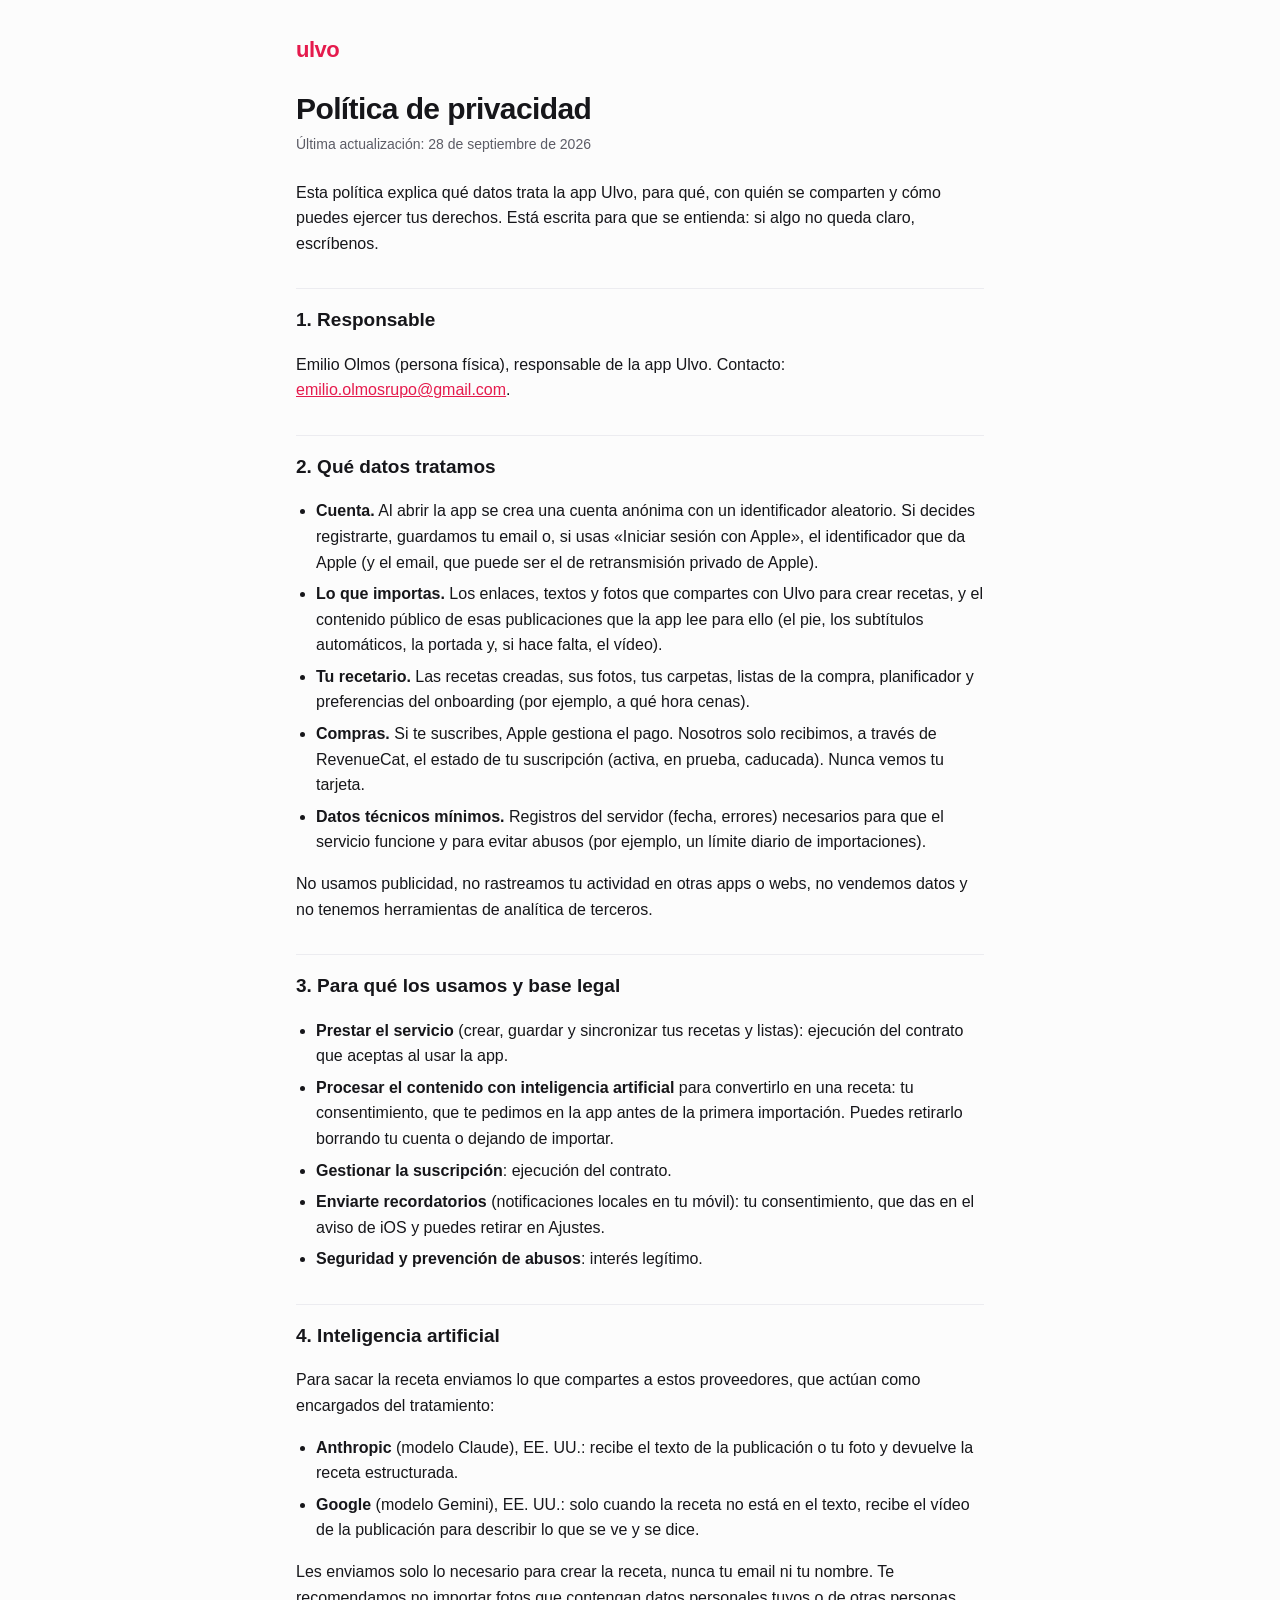
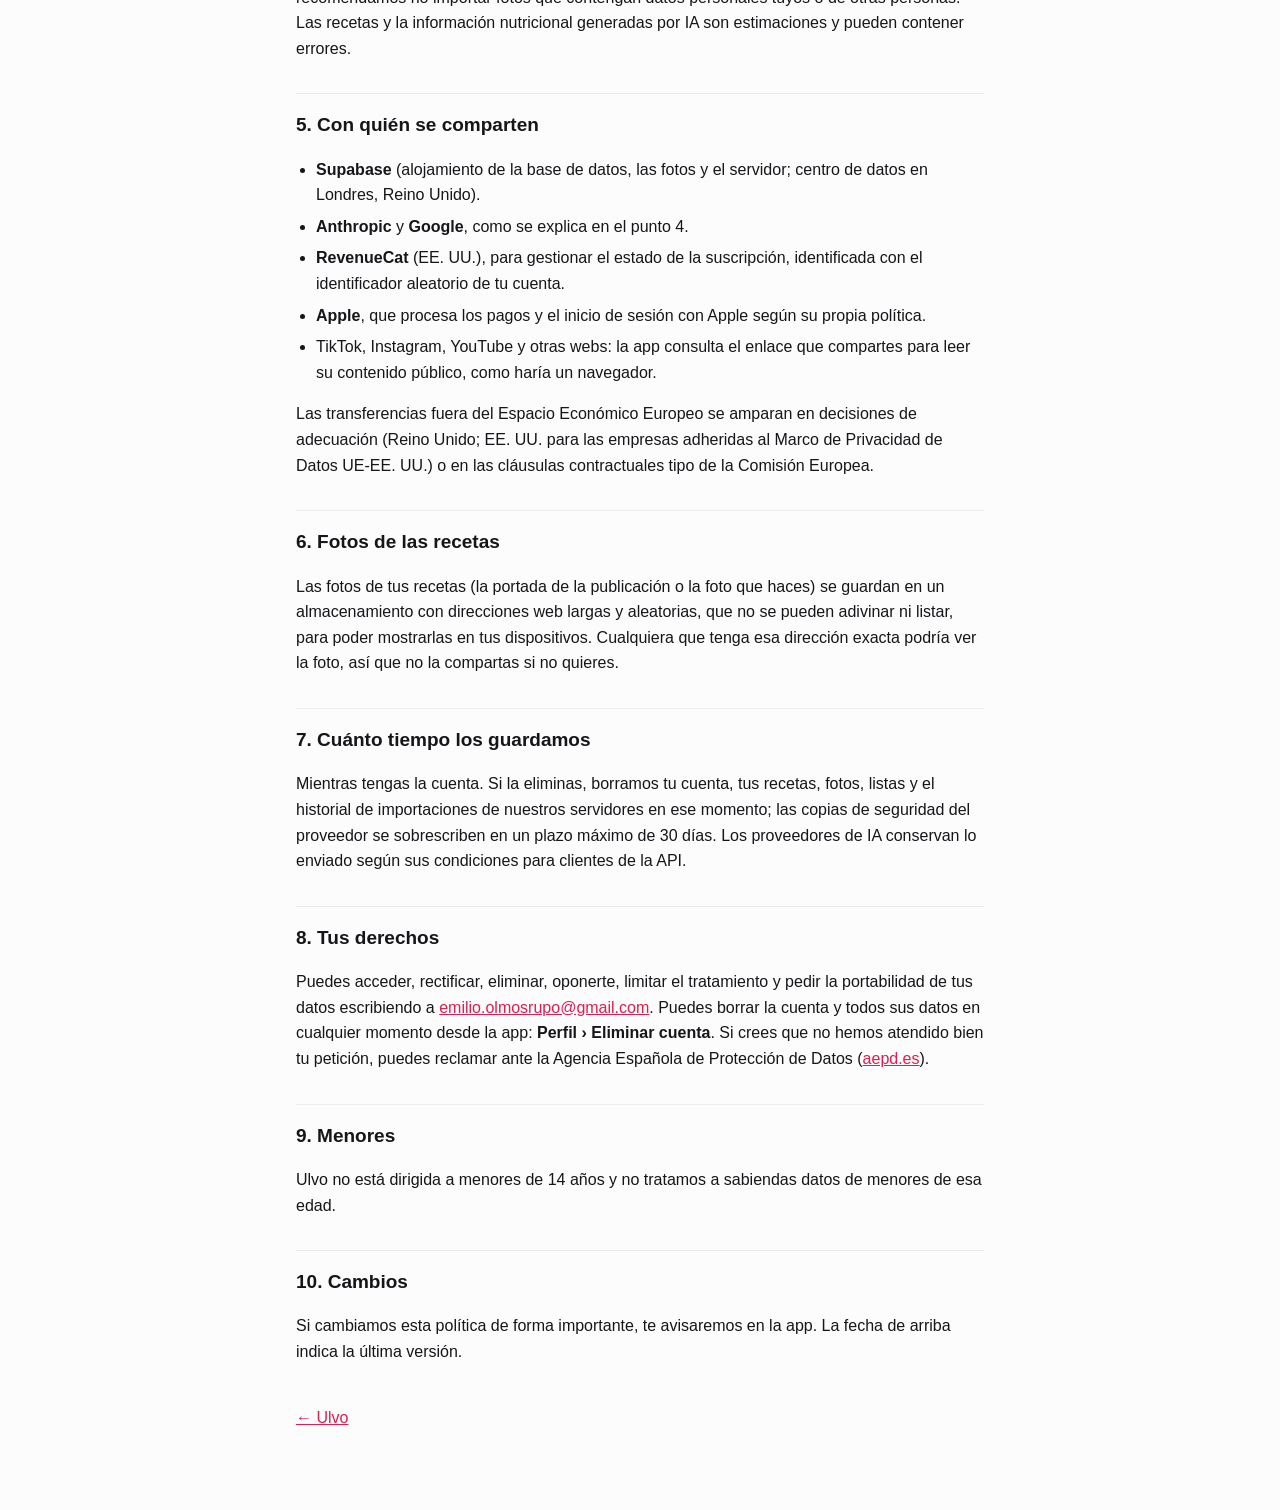
==== privacidad.html @ 0e383239 "Páginas legales y de soporte de Ulvo" ====
<!doctype html>
<html lang="es">
<head>
<meta charset="utf-8">
<meta name="viewport" content="width=device-width, initial-scale=1">
<title>Política de privacidad · Ulvo</title>
<link rel="stylesheet" href="estilo.css">
</head>
<body>
<main>
<p class="brand">ulvo</p>
<h1>Política de privacidad</h1>
<p class="fecha">Última actualización: 28 de septiembre de 2026</p>

<p>Esta política explica qué datos trata la app Ulvo, para qué, con quién se comparten y cómo puedes ejercer tus derechos. Está escrita para que se entienda: si algo no queda claro, escríbenos.</p>

<h2>1. Responsable</h2>
<p>Emilio Olmos (persona física), responsable de la app Ulvo. Contacto: <a href="mailto:emilio.olmosrupo@gmail.com">emilio.olmosrupo@gmail.com</a>.</p>

<h2>2. Qué datos tratamos</h2>
<ul>
<li><strong>Cuenta.</strong> Al abrir la app se crea una cuenta anónima con un identificador aleatorio. Si decides registrarte, guardamos tu email o, si usas «Iniciar sesión con Apple», el identificador que da Apple (y el email, que puede ser el de retransmisión privado de Apple).</li>
<li><strong>Lo que importas.</strong> Los enlaces, textos y fotos que compartes con Ulvo para crear recetas, y el contenido público de esas publicaciones que la app lee para ello (el pie, los subtítulos automáticos, la portada y, si hace falta, el vídeo).</li>
<li><strong>Tu recetario.</strong> Las recetas creadas, sus fotos, tus carpetas, listas de la compra, planificador y preferencias del onboarding (por ejemplo, a qué hora cenas).</li>
<li><strong>Compras.</strong> Si te suscribes, Apple gestiona el pago. Nosotros solo recibimos, a través de RevenueCat, el estado de tu suscripción (activa, en prueba, caducada). Nunca vemos tu tarjeta.</li>
<li><strong>Datos técnicos mínimos.</strong> Registros del servidor (fecha, errores) necesarios para que el servicio funcione y para evitar abusos (por ejemplo, un límite diario de importaciones).</li>
</ul>
<p>No usamos publicidad, no rastreamos tu actividad en otras apps o webs, no vendemos datos y no tenemos herramientas de analítica de terceros.</p>

<h2>3. Para qué los usamos y base legal</h2>
<ul>
<li><strong>Prestar el servicio</strong> (crear, guardar y sincronizar tus recetas y listas): ejecución del contrato que aceptas al usar la app.</li>
<li><strong>Procesar el contenido con inteligencia artificial</strong> para convertirlo en una receta: tu consentimiento, que te pedimos en la app antes de la primera importación. Puedes retirarlo borrando tu cuenta o dejando de importar.</li>
<li><strong>Gestionar la suscripción</strong>: ejecución del contrato.</li>
<li><strong>Enviarte recordatorios</strong> (notificaciones locales en tu móvil): tu consentimiento, que das en el aviso de iOS y puedes retirar en Ajustes.</li>
<li><strong>Seguridad y prevención de abusos</strong>: interés legítimo.</li>
</ul>

<h2>4. Inteligencia artificial</h2>
<p>Para sacar la receta enviamos lo que compartes a estos proveedores, que actúan como encargados del tratamiento:</p>
<ul>
<li><strong>Anthropic</strong> (modelo Claude), EE. UU.: recibe el texto de la publicación o tu foto y devuelve la receta estructurada.</li>
<li><strong>Google</strong> (modelo Gemini), EE. UU.: solo cuando la receta no está en el texto, recibe el vídeo de la publicación para describir lo que se ve y se dice.</li>
</ul>
<p>Les enviamos solo lo necesario para crear la receta, nunca tu email ni tu nombre. Te recomendamos no importar fotos que contengan datos personales tuyos o de otras personas. Las recetas y la información nutricional generadas por IA son estimaciones y pueden contener errores.</p>

<h2>5. Con quién se comparten</h2>
<ul>
<li><strong>Supabase</strong> (alojamiento de la base de datos, las fotos y el servidor; centro de datos en Londres, Reino Unido).</li>
<li><strong>Anthropic</strong> y <strong>Google</strong>, como se explica en el punto 4.</li>
<li><strong>RevenueCat</strong> (EE. UU.), para gestionar el estado de la suscripción, identificada con el identificador aleatorio de tu cuenta.</li>
<li><strong>Apple</strong>, que procesa los pagos y el inicio de sesión con Apple según su propia política.</li>
<li>TikTok, Instagram, YouTube y otras webs: la app consulta el enlace que compartes para leer su contenido público, como haría un navegador.</li>
</ul>
<p>Las transferencias fuera del Espacio Económico Europeo se amparan en decisiones de adecuación (Reino Unido; EE. UU. para las empresas adheridas al Marco de Privacidad de Datos UE-EE. UU.) o en las cláusulas contractuales tipo de la Comisión Europea.</p>

<h2>6. Fotos de las recetas</h2>
<p>Las fotos de tus recetas (la portada de la publicación o la foto que haces) se guardan en un almacenamiento con direcciones web largas y aleatorias, que no se pueden adivinar ni listar, para poder mostrarlas en tus dispositivos. Cualquiera que tenga esa dirección exacta podría ver la foto, así que no la compartas si no quieres.</p>

<h2>7. Cuánto tiempo los guardamos</h2>
<p>Mientras tengas la cuenta. Si la eliminas, borramos tu cuenta, tus recetas, fotos, listas y el historial de importaciones de nuestros servidores en ese momento; las copias de seguridad del proveedor se sobrescriben en un plazo máximo de 30 días. Los proveedores de IA conservan lo enviado según sus condiciones para clientes de la API.</p>

<h2>8. Tus derechos</h2>
<p>Puedes acceder, rectificar, eliminar, oponerte, limitar el tratamiento y pedir la portabilidad de tus datos escribiendo a <a href="mailto:emilio.olmosrupo@gmail.com">emilio.olmosrupo@gmail.com</a>. Puedes borrar la cuenta y todos sus datos en cualquier momento desde la app: <strong>Perfil › Eliminar cuenta</strong>. Si crees que no hemos atendido bien tu petición, puedes reclamar ante la Agencia Española de Protección de Datos (<a href="https://www.aepd.es">aepd.es</a>).</p>

<h2>9. Menores</h2>
<p>Ulvo no está dirigida a menores de 14 años y no tratamos a sabiendas datos de menores de esa edad.</p>

<h2>10. Cambios</h2>
<p>Si cambiamos esta política de forma importante, te avisaremos en la app. La fecha de arriba indica la última versión.</p>

<p class="volver"><a href="index.html">← Ulvo</a></p>
</main>
</body>
</html>
---- estilo.css ----
:root { --ink: #16161a; --soft: #5c5c66; --pink: #e51b4d; --bg: #fcfcfc; --line: #ececf0; }
@media (prefers-color-scheme: dark) { :root { --ink: #f2f2f5; --soft: #a8a8b3; --pink: #ff5c85; --bg: #121214; --line: #2a2a30; } }
* { box-sizing: border-box; }
body { margin: 0; background: var(--bg); color: var(--ink); font: 16px/1.6 -apple-system, BlinkMacSystemFont, "Segoe UI", Roboto, sans-serif; }
main { max-width: 720px; margin: 0 auto; padding: 32px 16px 64px; }
.brand { font-weight: 700; font-size: 22px; color: var(--pink); margin: 0 0 24px; letter-spacing: -0.5px; }
h1 { font-size: 30px; line-height: 1.2; margin: 0 0 6px; letter-spacing: -0.6px; }
h2 { font-size: 19px; margin: 32px 0 8px; padding-top: 16px; border-top: 1px solid var(--line); }
h3 { font-size: 16px; margin: 20px 0 4px; }
.fecha { color: var(--soft); font-size: 14px; margin: 0 0 24px; }
a { color: var(--pink); }
ul { padding-left: 20px; }
li { margin: 6px 0; }
.volver, .links { margin-top: 40px; color: var(--soft); }
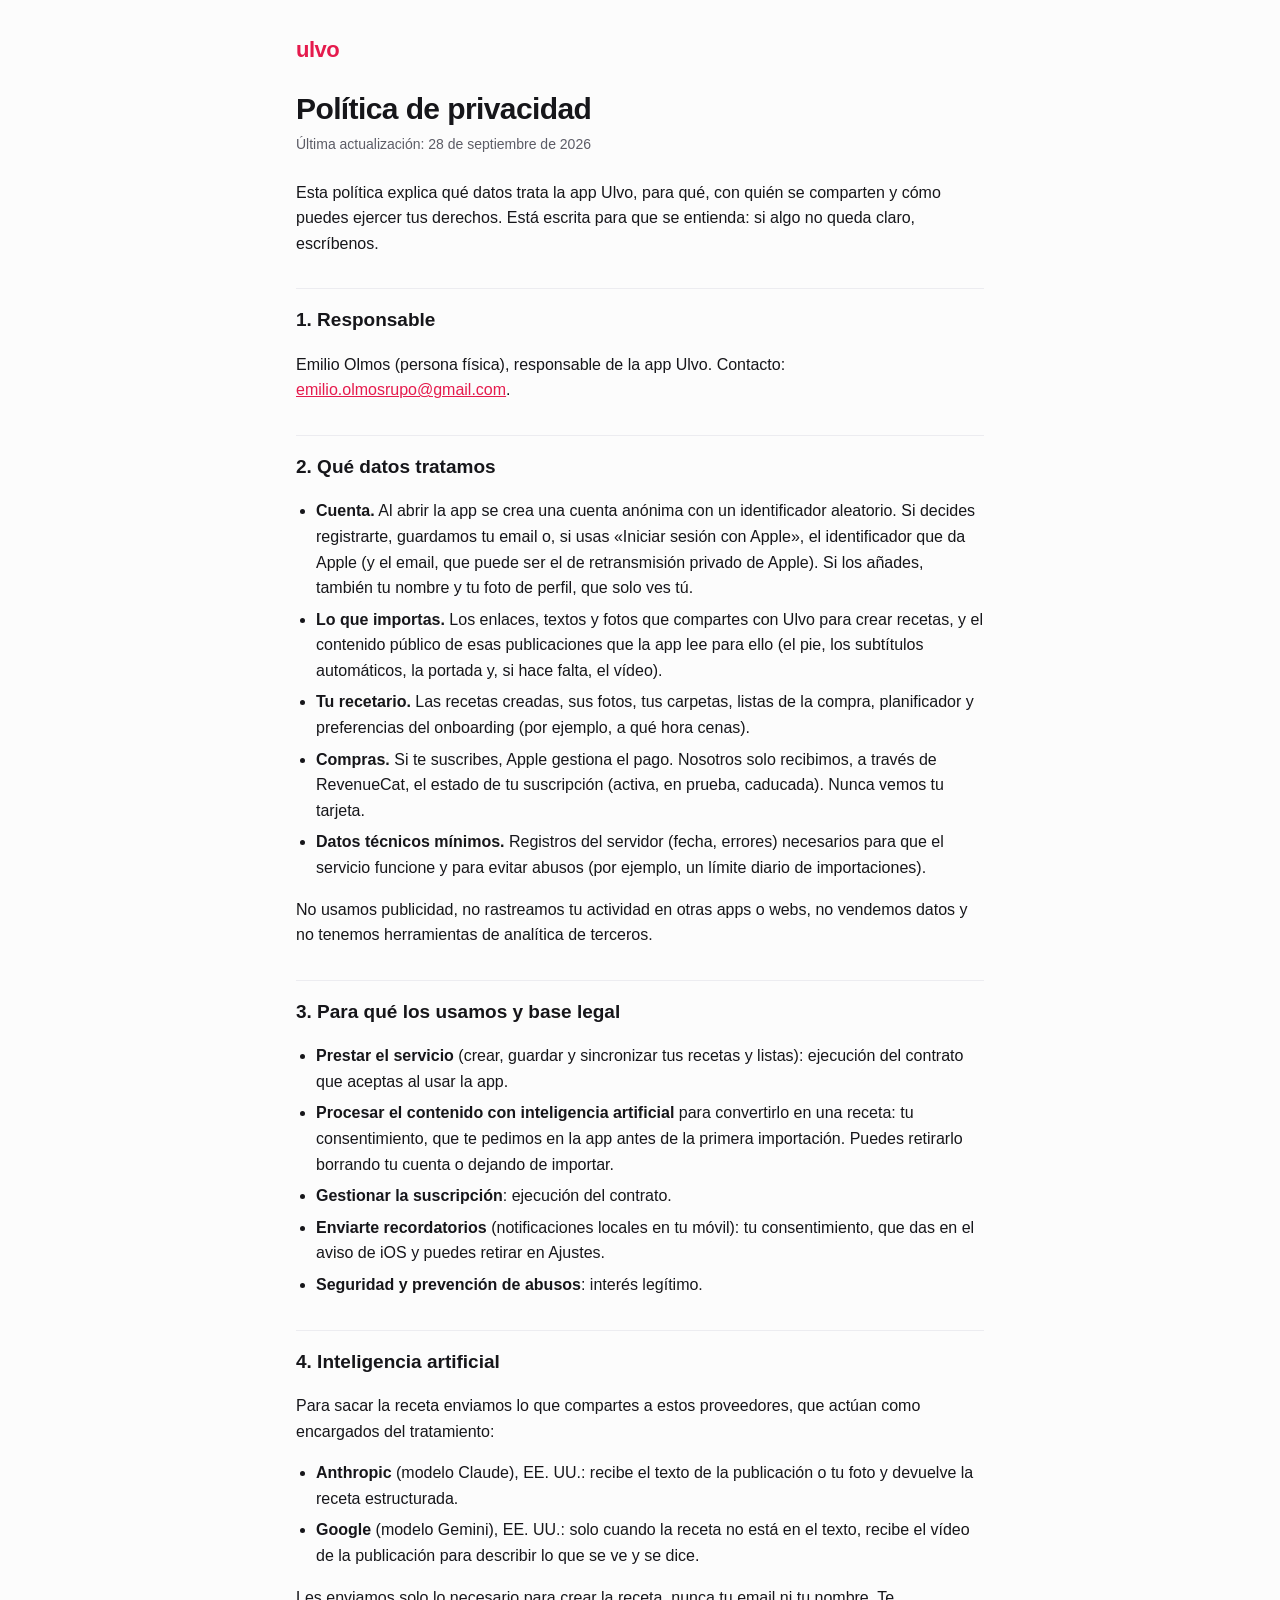
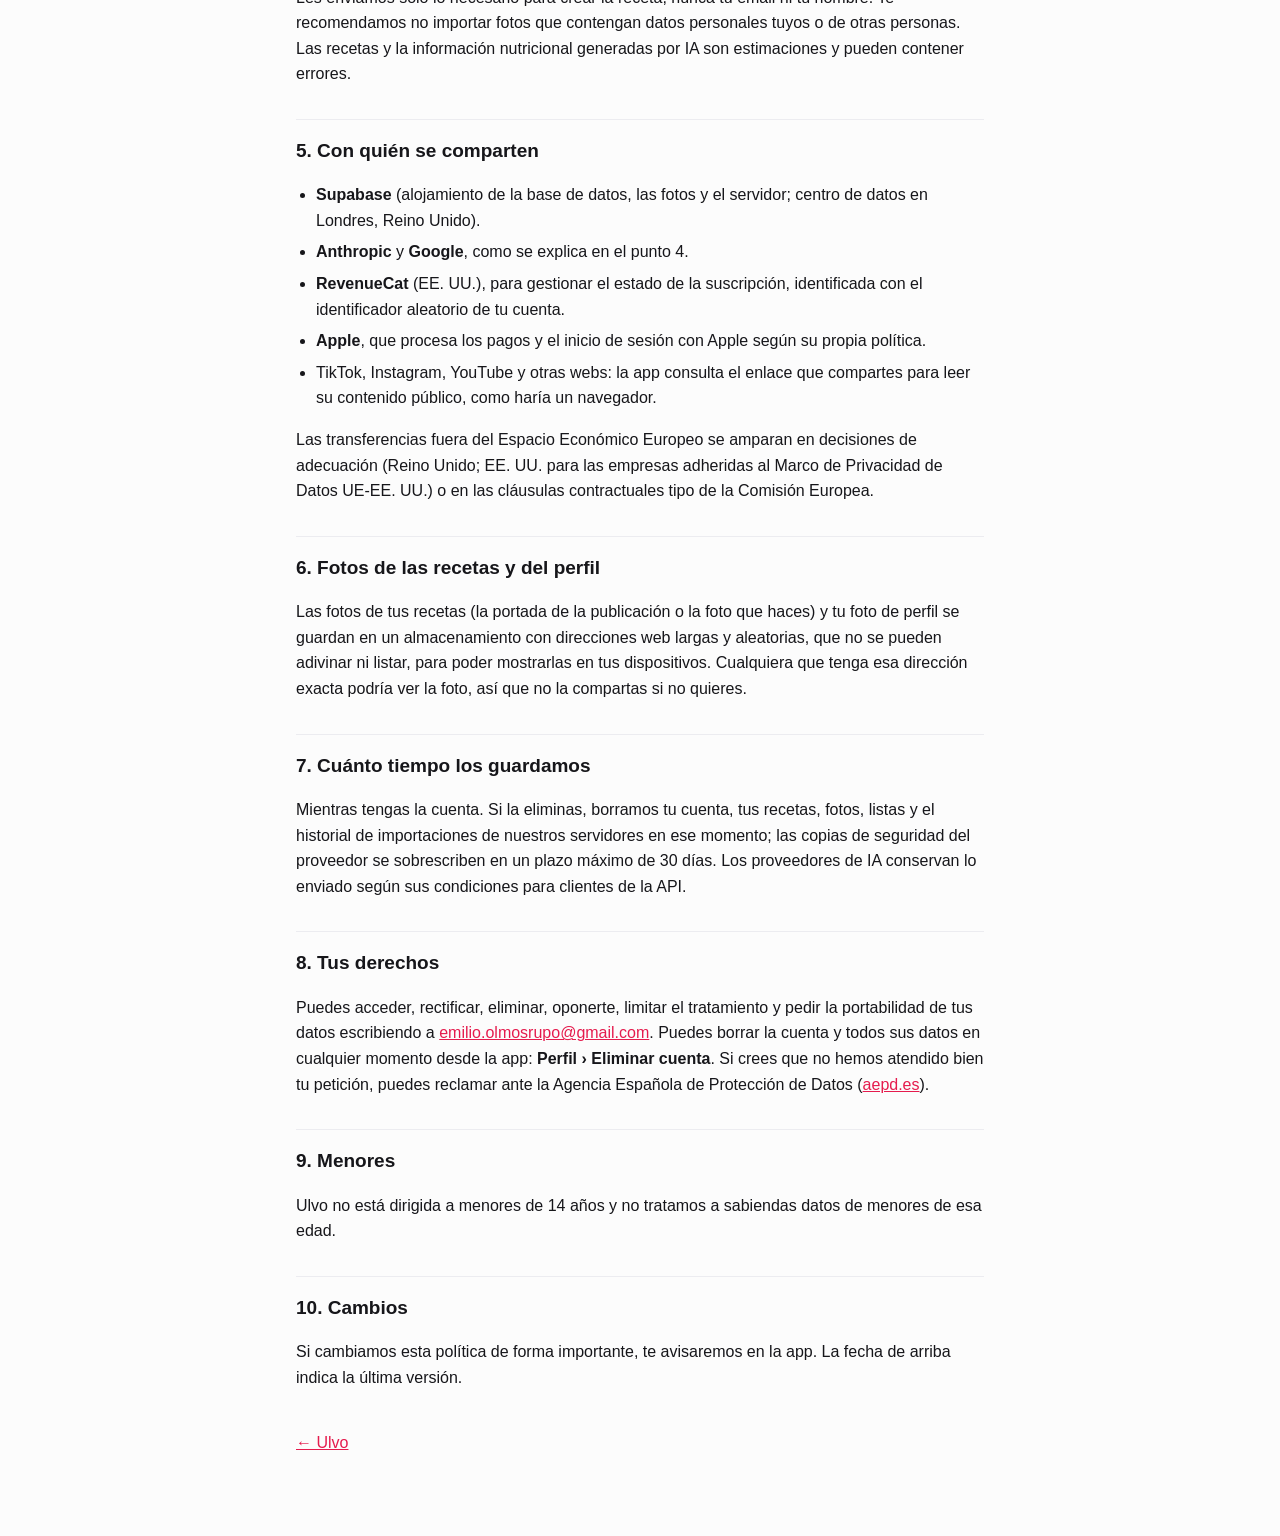
==== commit 591f9da1: "Privacidad: nombre y foto de perfil" ====
--- a/privacidad.html
+++ b/privacidad.html
@@ -19,7 +19,7 @@
 
 <h2>2. Qué datos tratamos</h2>
 <ul>
-<li><strong>Cuenta.</strong> Al abrir la app se crea una cuenta anónima con un identificador aleatorio. Si decides registrarte, guardamos tu email o, si usas «Iniciar sesión con Apple», el identificador que da Apple (y el email, que puede ser el de retransmisión privado de Apple).</li>
+<li><strong>Cuenta.</strong> Al abrir la app se crea una cuenta anónima con un identificador aleatorio. Si decides registrarte, guardamos tu email o, si usas «Iniciar sesión con Apple», el identificador que da Apple (y el email, que puede ser el de retransmisión privado de Apple). Si los añades, también tu nombre y tu foto de perfil, que solo ves tú.</li>
 <li><strong>Lo que importas.</strong> Los enlaces, textos y fotos que compartes con Ulvo para crear recetas, y el contenido público de esas publicaciones que la app lee para ello (el pie, los subtítulos automáticos, la portada y, si hace falta, el vídeo).</li>
 <li><strong>Tu recetario.</strong> Las recetas creadas, sus fotos, tus carpetas, listas de la compra, planificador y preferencias del onboarding (por ejemplo, a qué hora cenas).</li>
 <li><strong>Compras.</strong> Si te suscribes, Apple gestiona el pago. Nosotros solo recibimos, a través de RevenueCat, el estado de tu suscripción (activa, en prueba, caducada). Nunca vemos tu tarjeta.</li>
@@ -54,8 +54,8 @@
 </ul>
 <p>Las transferencias fuera del Espacio Económico Europeo se amparan en decisiones de adecuación (Reino Unido; EE. UU. para las empresas adheridas al Marco de Privacidad de Datos UE-EE. UU.) o en las cláusulas contractuales tipo de la Comisión Europea.</p>
 
-<h2>6. Fotos de las recetas</h2>
-<p>Las fotos de tus recetas (la portada de la publicación o la foto que haces) se guardan en un almacenamiento con direcciones web largas y aleatorias, que no se pueden adivinar ni listar, para poder mostrarlas en tus dispositivos. Cualquiera que tenga esa dirección exacta podría ver la foto, así que no la compartas si no quieres.</p>
+<h2>6. Fotos de las recetas y del perfil</h2>
+<p>Las fotos de tus recetas (la portada de la publicación o la foto que haces) y tu foto de perfil se guardan en un almacenamiento con direcciones web largas y aleatorias, que no se pueden adivinar ni listar, para poder mostrarlas en tus dispositivos. Cualquiera que tenga esa dirección exacta podría ver la foto, así que no la compartas si no quieres.</p>
 
 <h2>7. Cuánto tiempo los guardamos</h2>
 <p>Mientras tengas la cuenta. Si la eliminas, borramos tu cuenta, tus recetas, fotos, listas y el historial de importaciones de nuestros servidores en ese momento; las copias de seguridad del proveedor se sobrescriben en un plazo máximo de 30 días. Los proveedores de IA conservan lo enviado según sus condiciones para clientes de la API.</p>
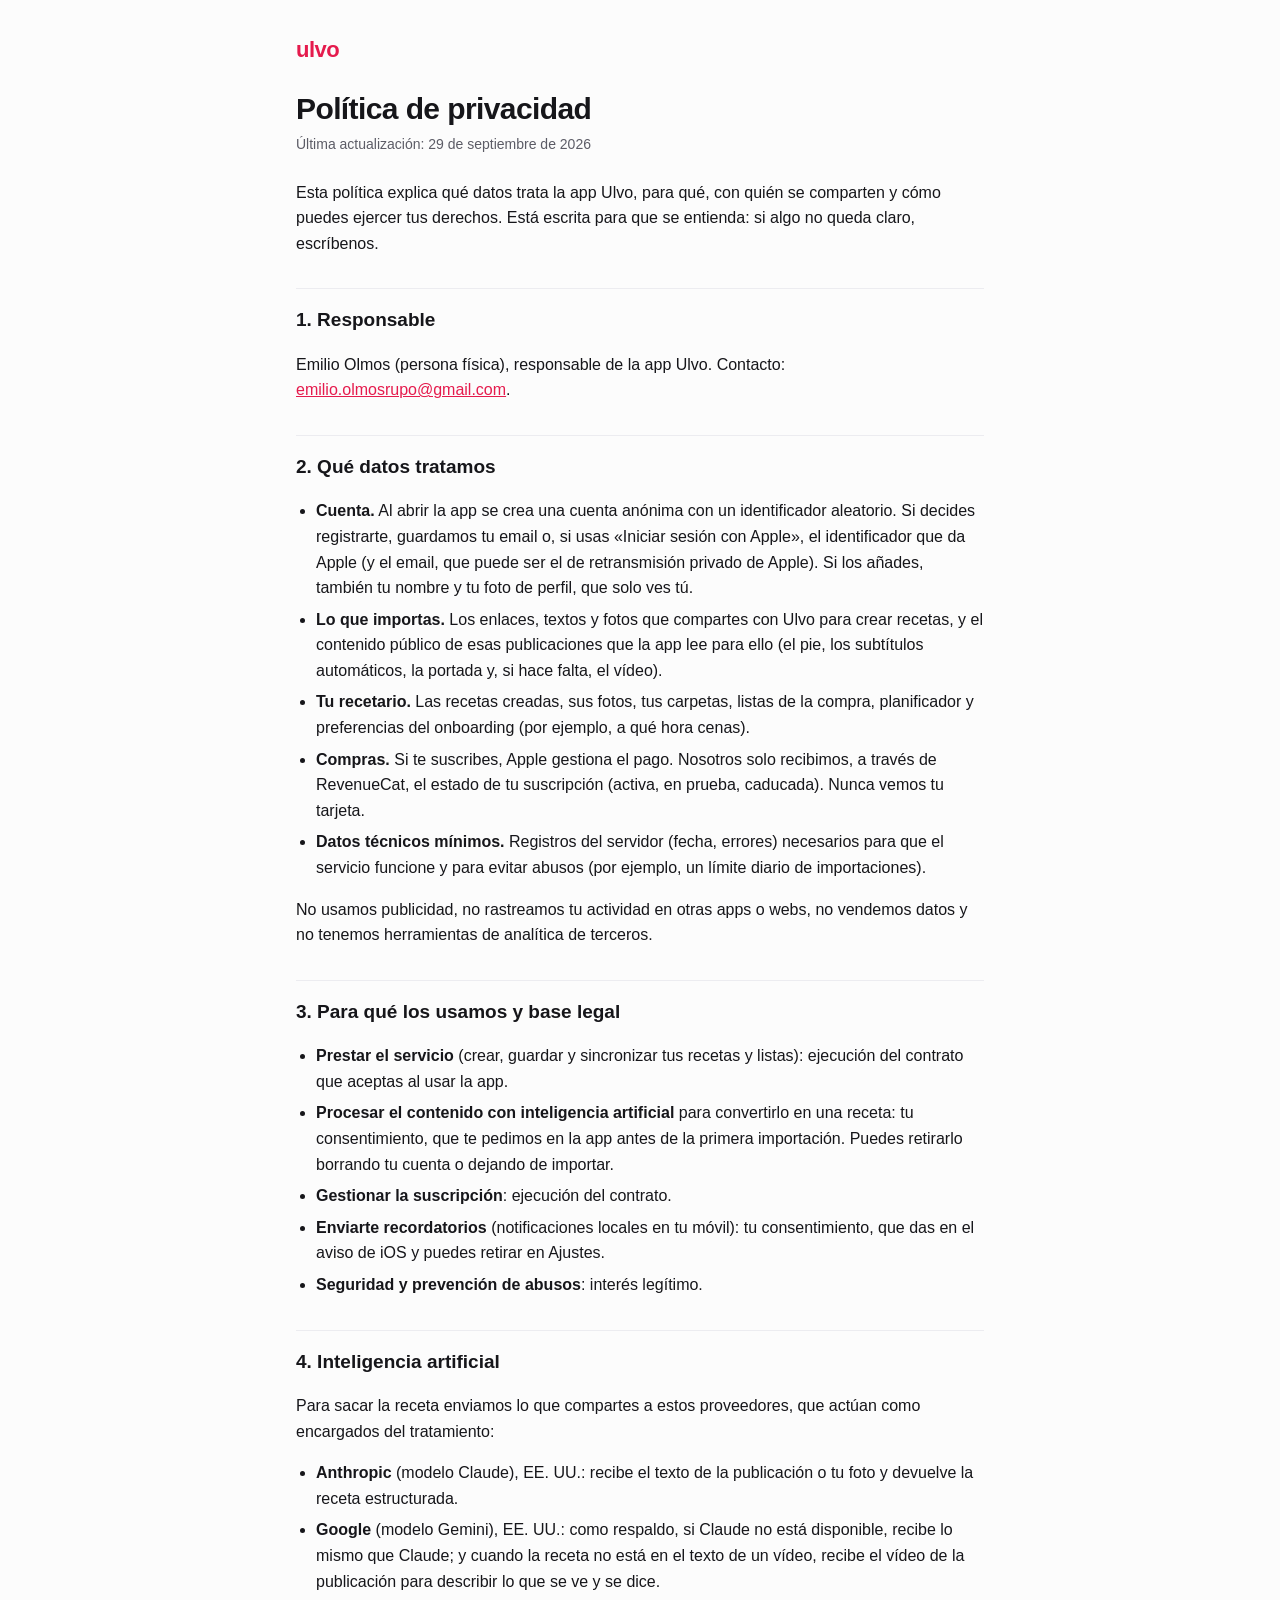
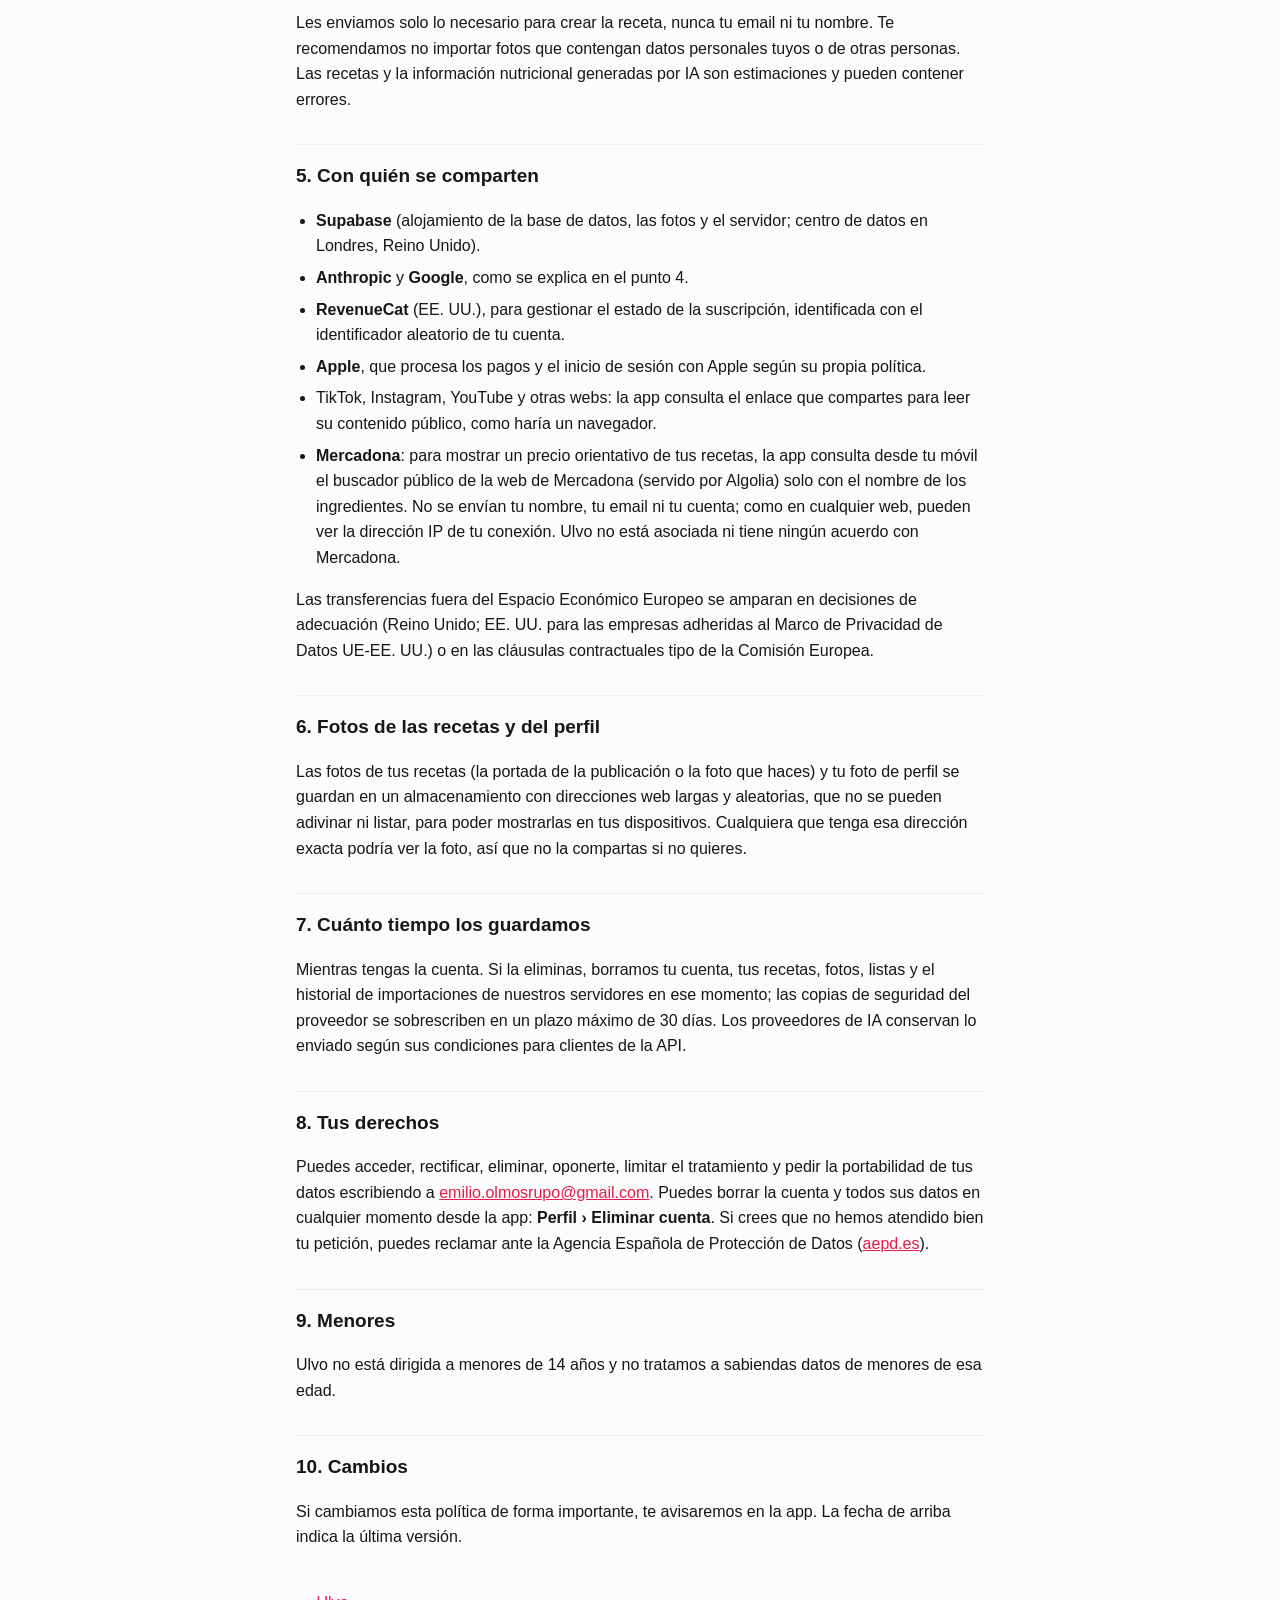
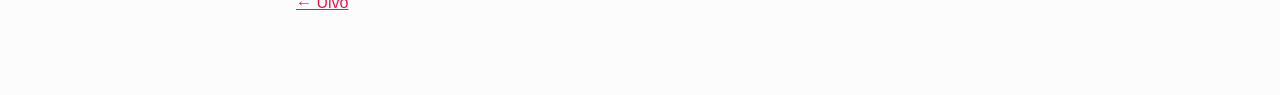
==== commit 8a050809: "Mercadona (precios orientativos, sin afiliación) y Gemini como respaldo" ====
--- a/privacidad.html
+++ b/privacidad.html
@@ -10,7 +10,7 @@
 <main>
 <p class="brand">ulvo</p>
 <h1>Política de privacidad</h1>
-<p class="fecha">Última actualización: 28 de septiembre de 2026</p>
+<p class="fecha">Última actualización: 29 de septiembre de 2026</p>
 
 <p>Esta política explica qué datos trata la app Ulvo, para qué, con quién se comparten y cómo puedes ejercer tus derechos. Está escrita para que se entienda: si algo no queda claro, escríbenos.</p>
 
@@ -40,7 +40,7 @@
 <p>Para sacar la receta enviamos lo que compartes a estos proveedores, que actúan como encargados del tratamiento:</p>
 <ul>
 <li><strong>Anthropic</strong> (modelo Claude), EE. UU.: recibe el texto de la publicación o tu foto y devuelve la receta estructurada.</li>
-<li><strong>Google</strong> (modelo Gemini), EE. UU.: solo cuando la receta no está en el texto, recibe el vídeo de la publicación para describir lo que se ve y se dice.</li>
+<li><strong>Google</strong> (modelo Gemini), EE. UU.: como respaldo, si Claude no está disponible, recibe lo mismo que Claude; y cuando la receta no está en el texto de un vídeo, recibe el vídeo de la publicación para describir lo que se ve y se dice.</li>
 </ul>
 <p>Les enviamos solo lo necesario para crear la receta, nunca tu email ni tu nombre. Te recomendamos no importar fotos que contengan datos personales tuyos o de otras personas. Las recetas y la información nutricional generadas por IA son estimaciones y pueden contener errores.</p>
 
@@ -51,6 +51,7 @@
 <li><strong>RevenueCat</strong> (EE. UU.), para gestionar el estado de la suscripción, identificada con el identificador aleatorio de tu cuenta.</li>
 <li><strong>Apple</strong>, que procesa los pagos y el inicio de sesión con Apple según su propia política.</li>
 <li>TikTok, Instagram, YouTube y otras webs: la app consulta el enlace que compartes para leer su contenido público, como haría un navegador.</li>
+<li><strong>Mercadona</strong>: para mostrar un precio orientativo de tus recetas, la app consulta desde tu móvil el buscador público de la web de Mercadona (servido por Algolia) solo con el nombre de los ingredientes. No se envían tu nombre, tu email ni tu cuenta; como en cualquier web, pueden ver la dirección IP de tu conexión. Ulvo no está asociada ni tiene ningún acuerdo con Mercadona.</li>
 </ul>
 <p>Las transferencias fuera del Espacio Económico Europeo se amparan en decisiones de adecuación (Reino Unido; EE. UU. para las empresas adheridas al Marco de Privacidad de Datos UE-EE. UU.) o en las cláusulas contractuales tipo de la Comisión Europea.</p>
 
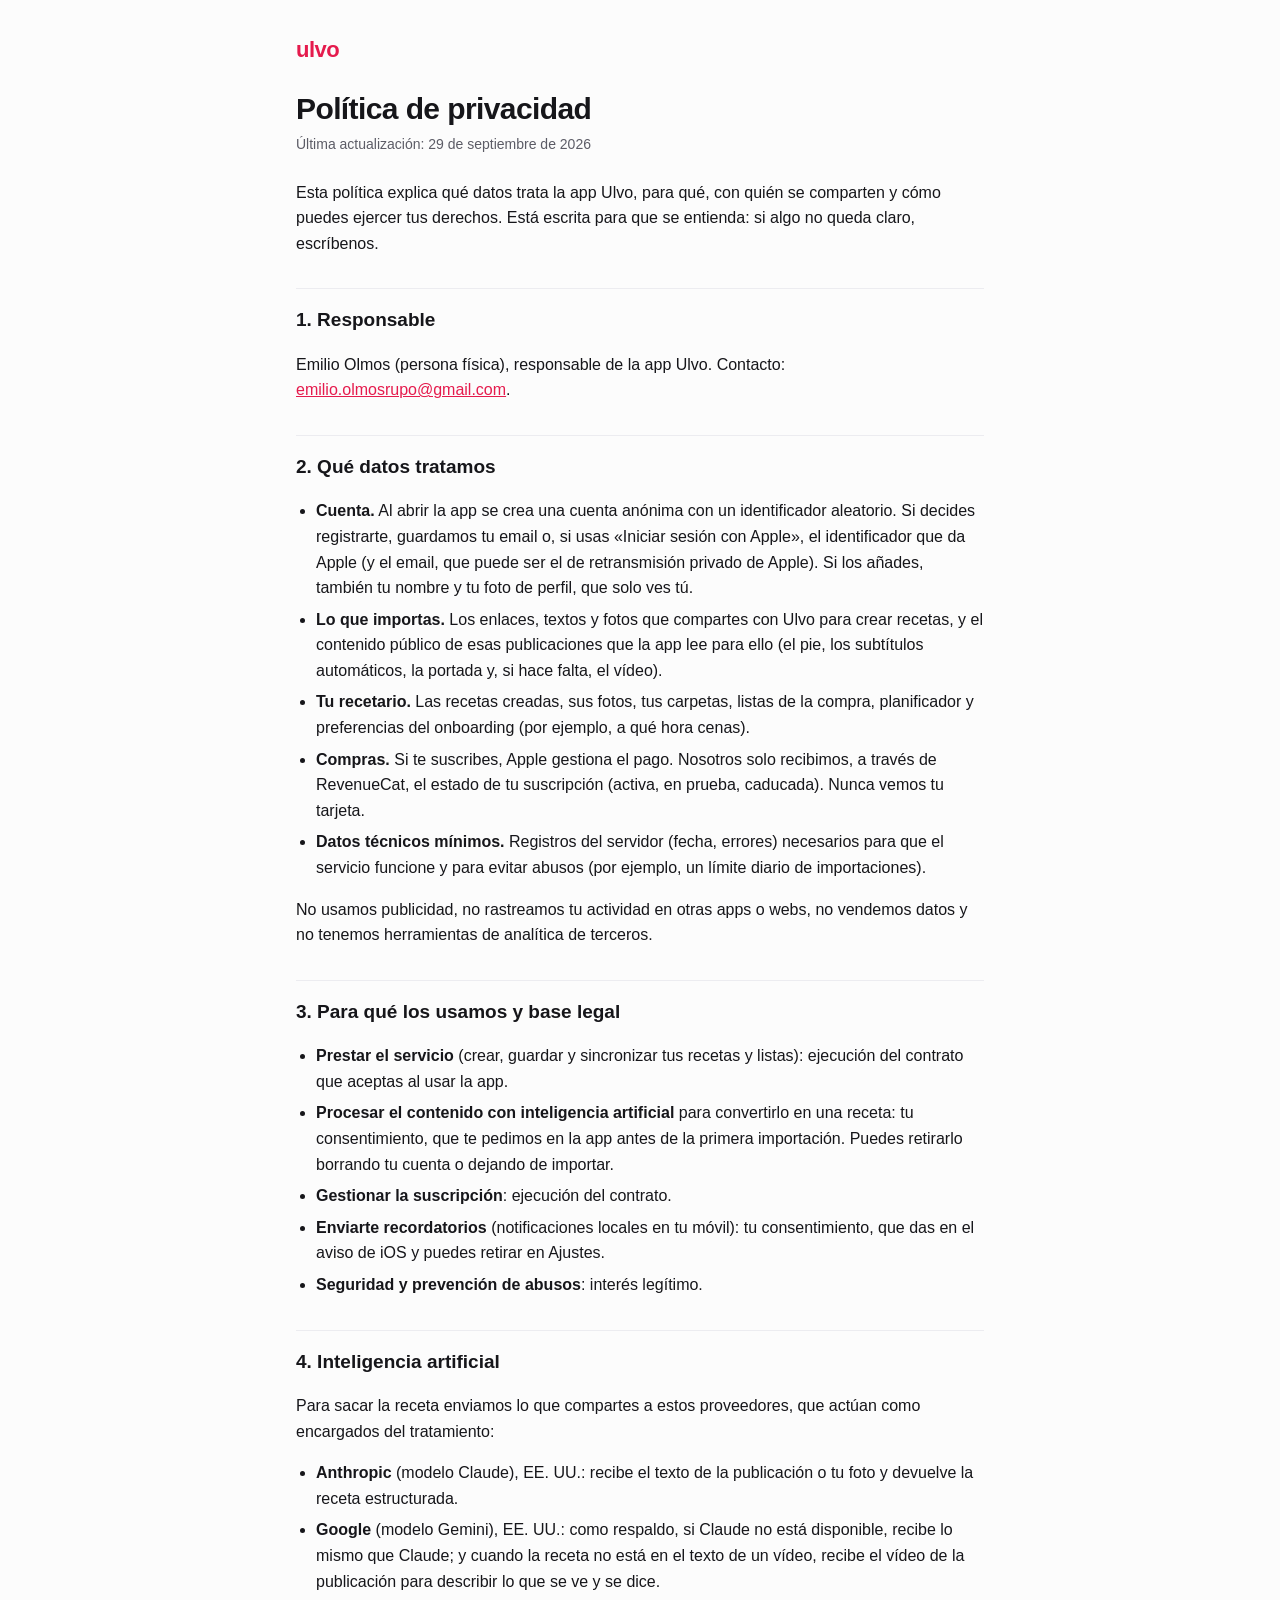
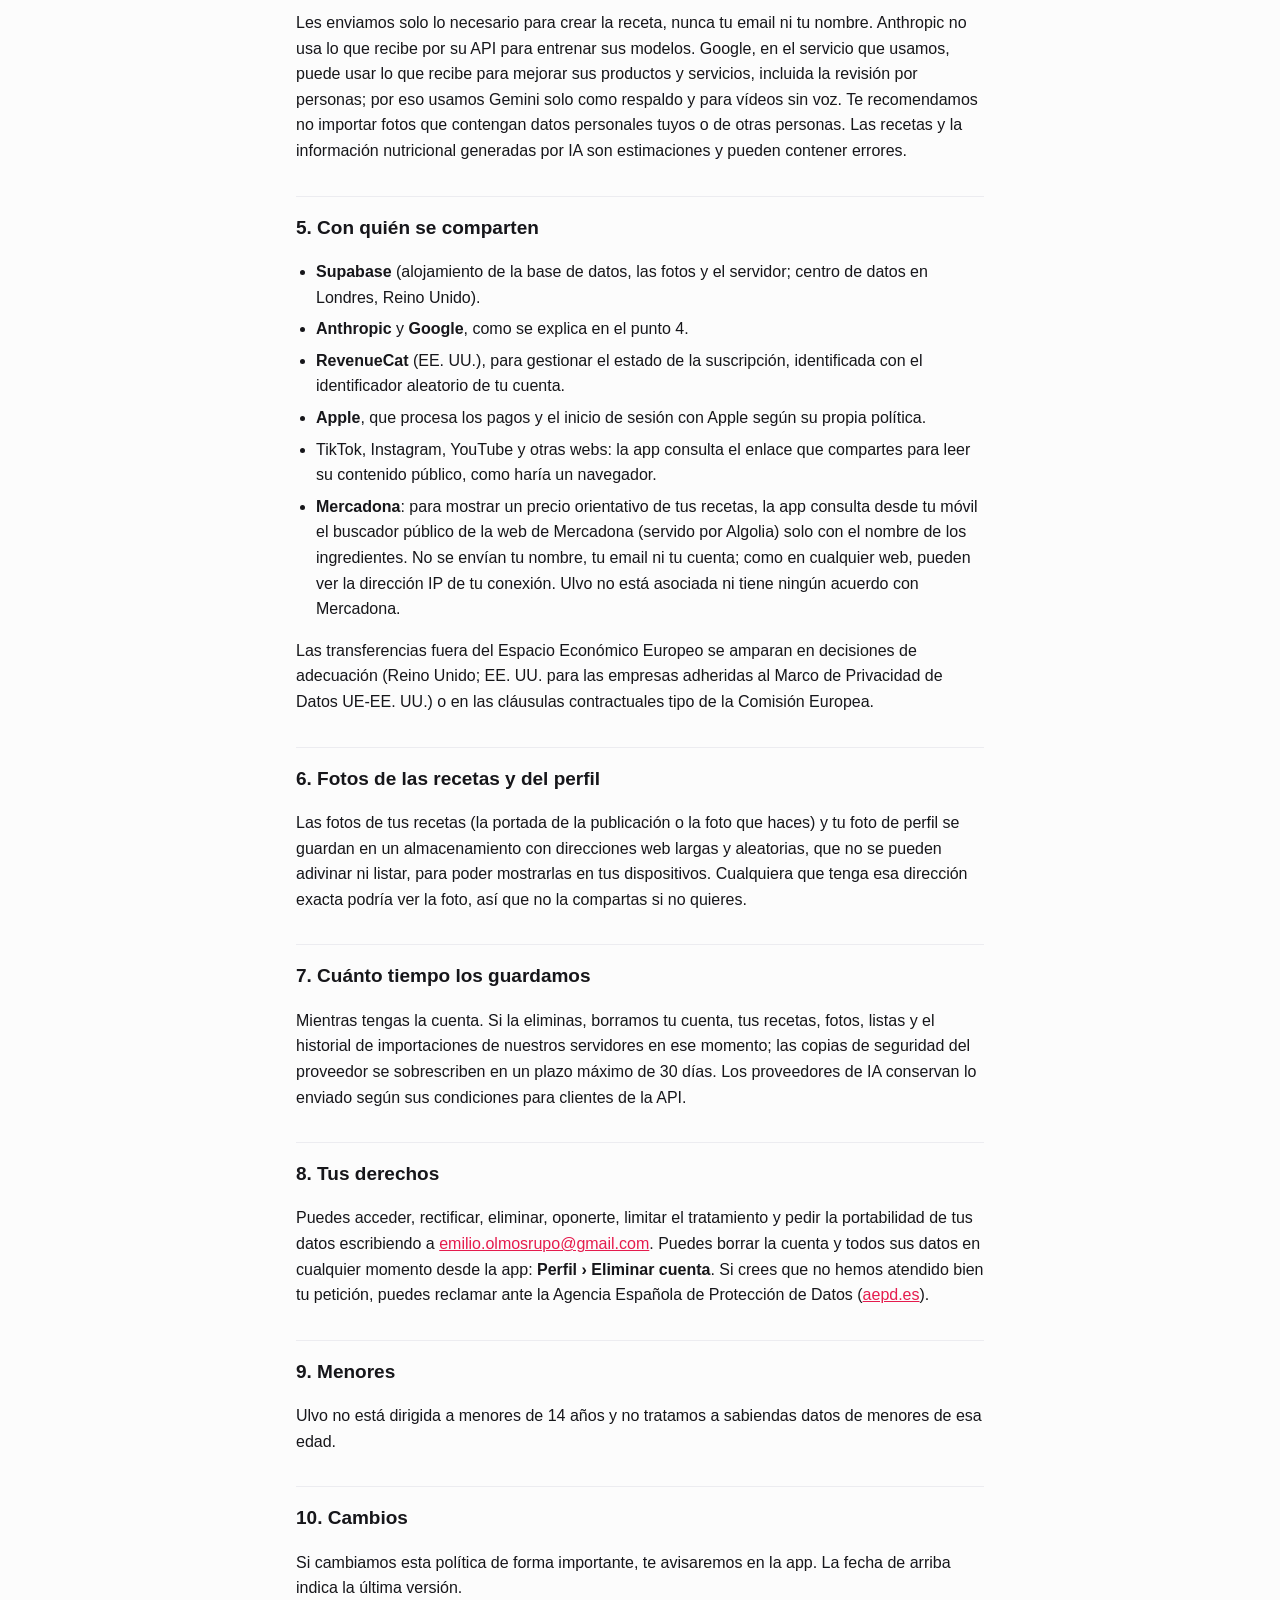
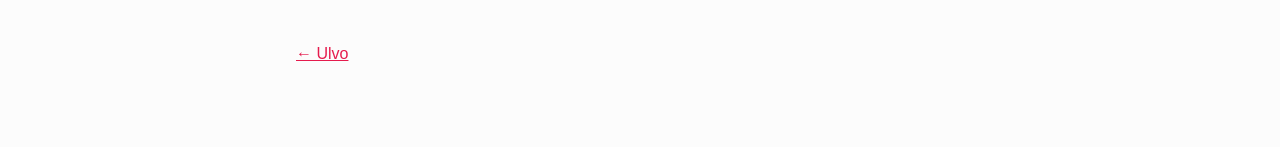
==== commit 5865cb07: "Privacidad: uso de datos por Google (Gemini, capa gratuita)" ====
--- a/privacidad.html
+++ b/privacidad.html
@@ -42,7 +42,7 @@
 <li><strong>Anthropic</strong> (modelo Claude), EE. UU.: recibe el texto de la publicación o tu foto y devuelve la receta estructurada.</li>
 <li><strong>Google</strong> (modelo Gemini), EE. UU.: como respaldo, si Claude no está disponible, recibe lo mismo que Claude; y cuando la receta no está en el texto de un vídeo, recibe el vídeo de la publicación para describir lo que se ve y se dice.</li>
 </ul>
-<p>Les enviamos solo lo necesario para crear la receta, nunca tu email ni tu nombre. Te recomendamos no importar fotos que contengan datos personales tuyos o de otras personas. Las recetas y la información nutricional generadas por IA son estimaciones y pueden contener errores.</p>
+<p>Les enviamos solo lo necesario para crear la receta, nunca tu email ni tu nombre. Anthropic no usa lo que recibe por su API para entrenar sus modelos. Google, en el servicio que usamos, puede usar lo que recibe para mejorar sus productos y servicios, incluida la revisión por personas; por eso usamos Gemini solo como respaldo y para vídeos sin voz. Te recomendamos no importar fotos que contengan datos personales tuyos o de otras personas. Las recetas y la información nutricional generadas por IA son estimaciones y pueden contener errores.</p>
 
 <h2>5. Con quién se comparten</h2>
 <ul>
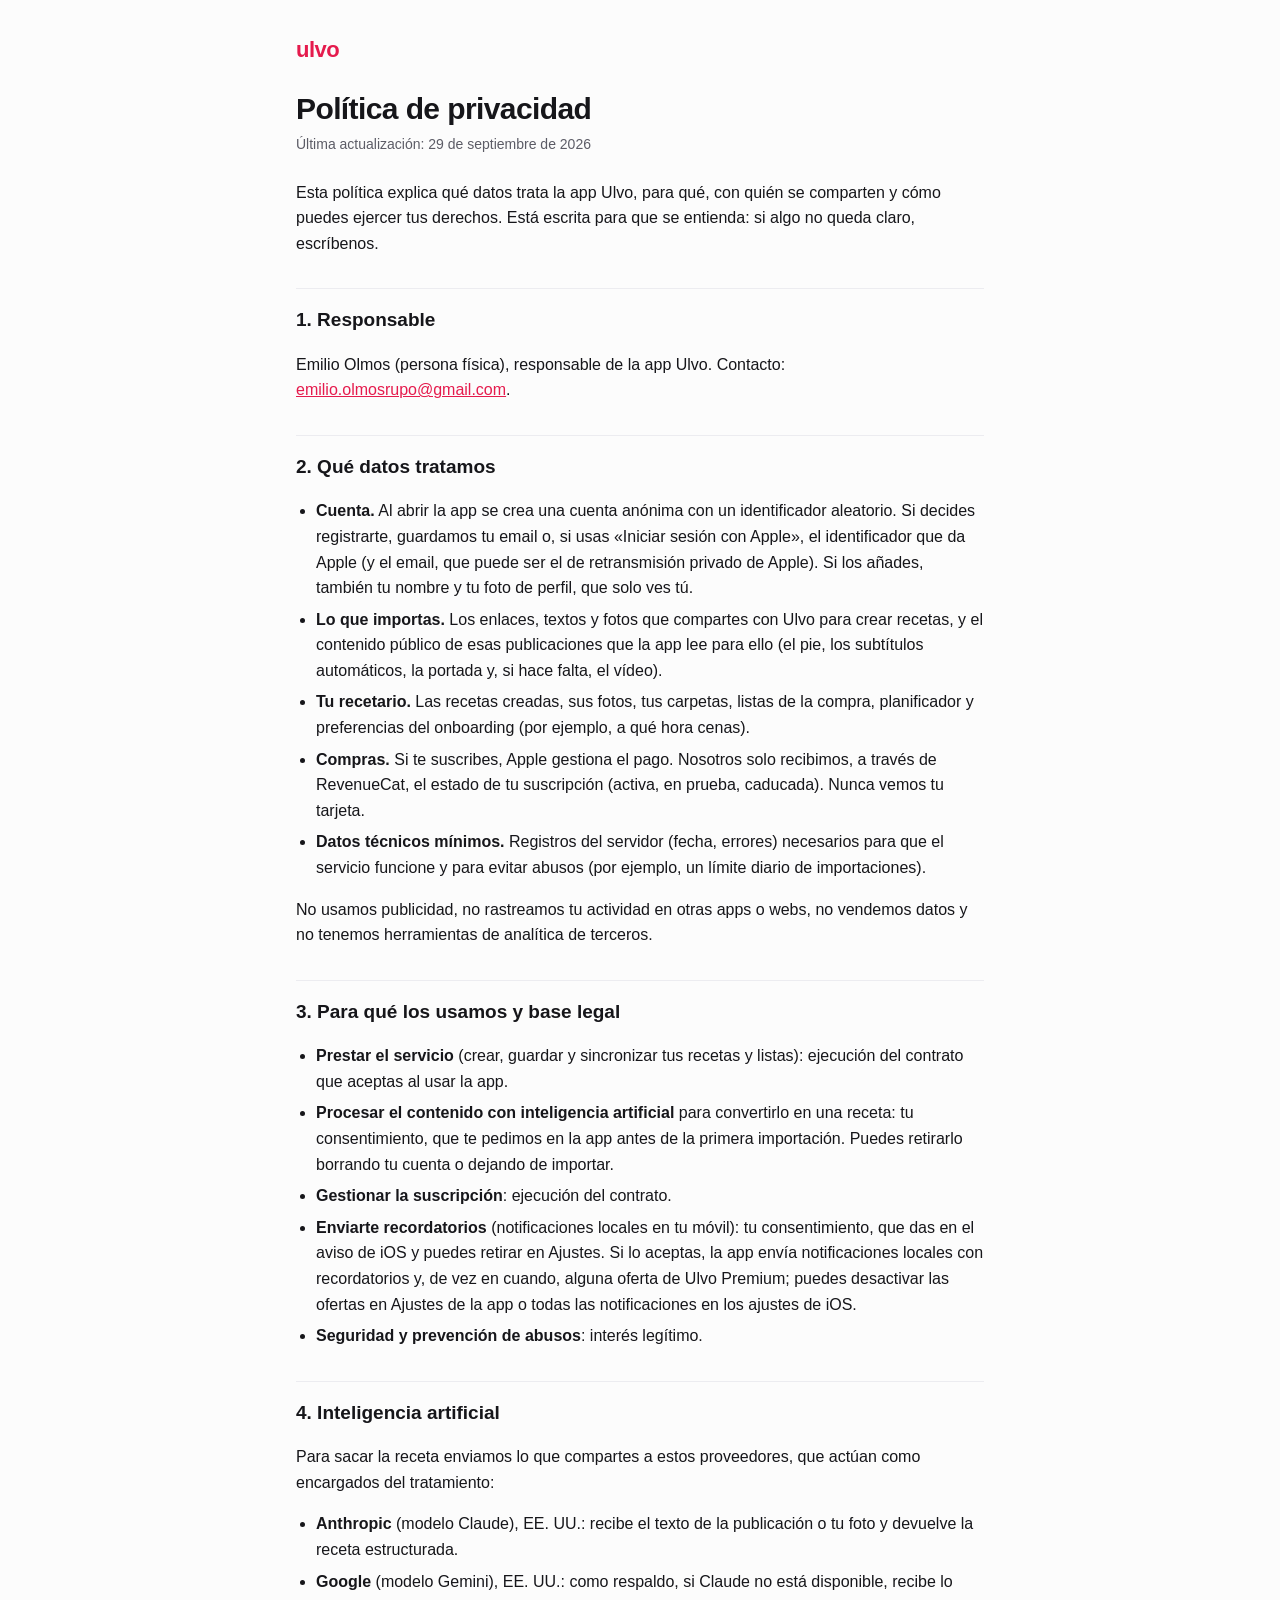
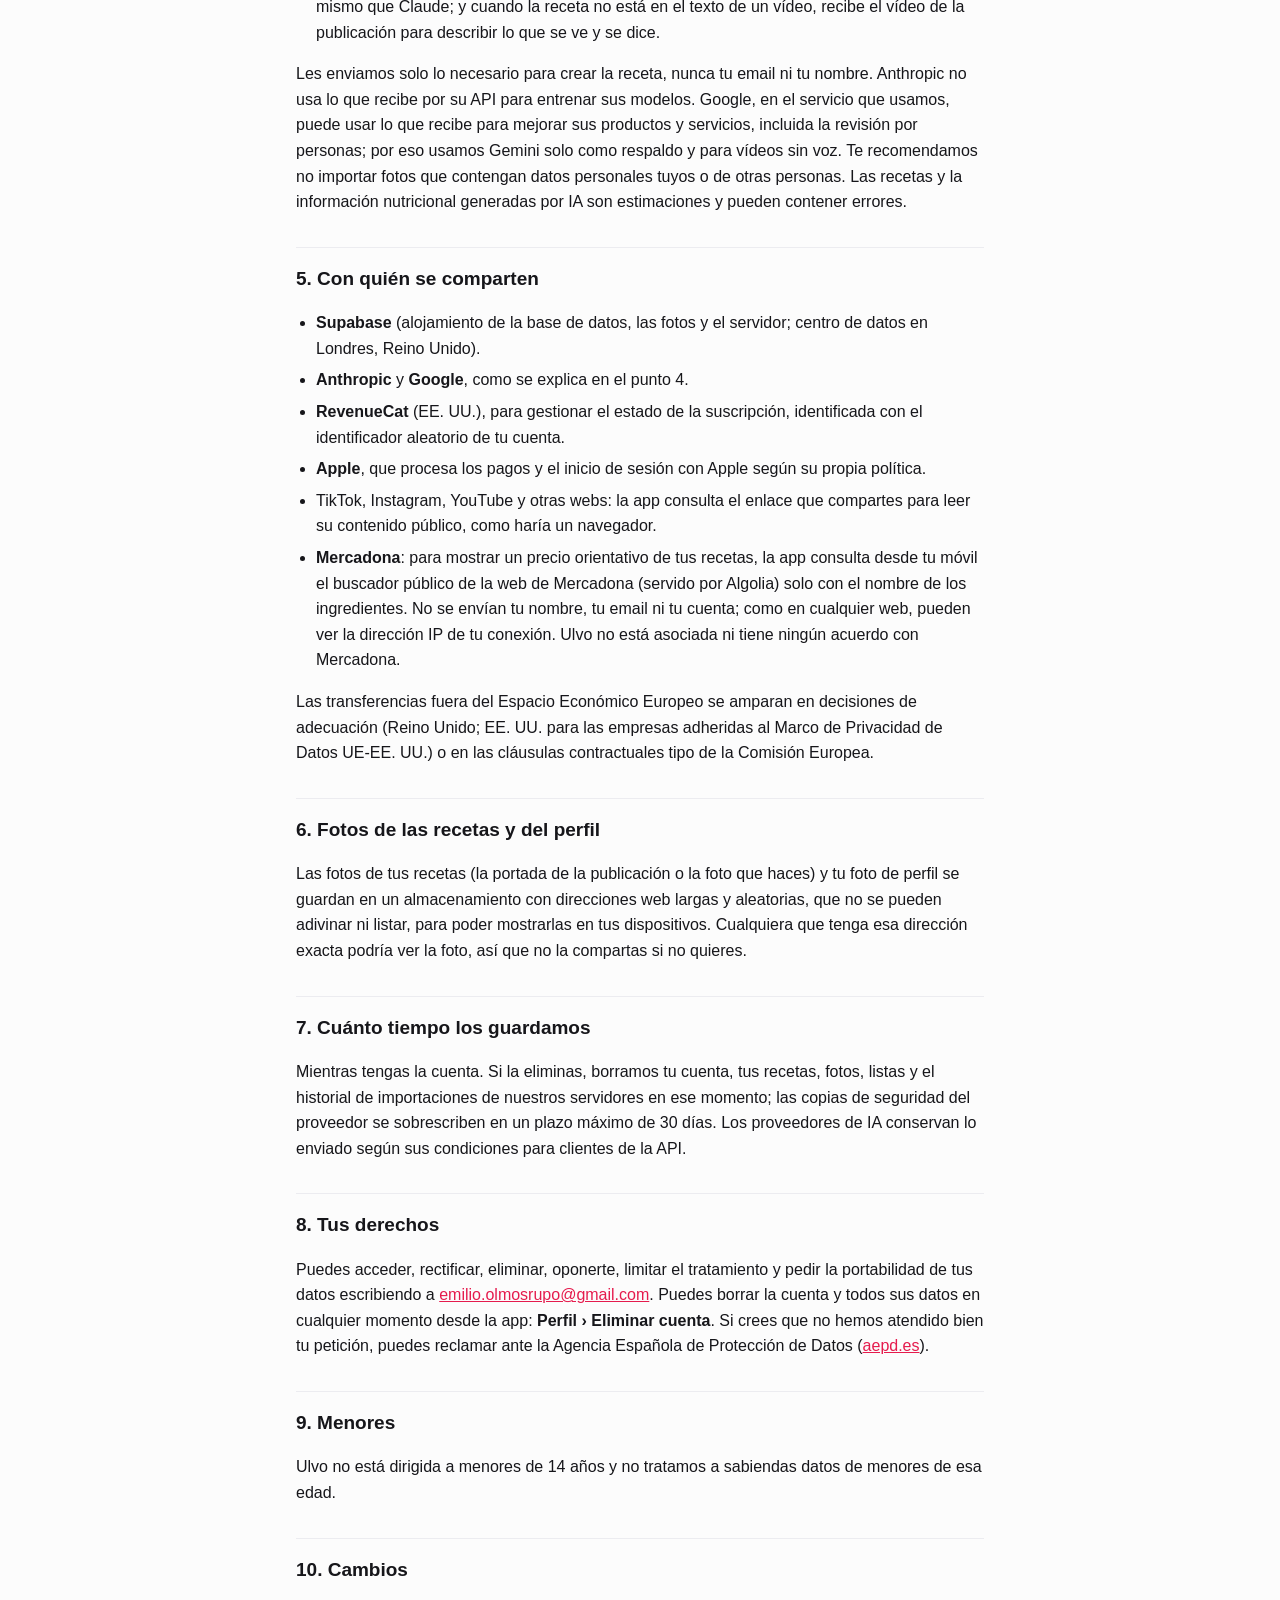
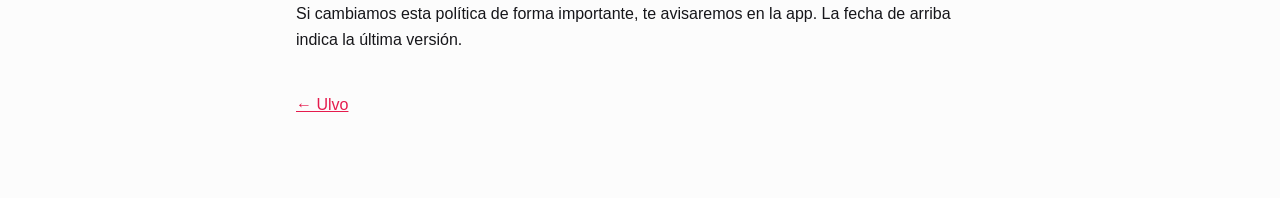
==== commit c222c83a: "Privacidad: notificaciones de recordatorios y ofertas" ====
--- a/privacidad.html
+++ b/privacidad.html
@@ -32,7 +32,7 @@
 <li><strong>Prestar el servicio</strong> (crear, guardar y sincronizar tus recetas y listas): ejecución del contrato que aceptas al usar la app.</li>
 <li><strong>Procesar el contenido con inteligencia artificial</strong> para convertirlo en una receta: tu consentimiento, que te pedimos en la app antes de la primera importación. Puedes retirarlo borrando tu cuenta o dejando de importar.</li>
 <li><strong>Gestionar la suscripción</strong>: ejecución del contrato.</li>
-<li><strong>Enviarte recordatorios</strong> (notificaciones locales en tu móvil): tu consentimiento, que das en el aviso de iOS y puedes retirar en Ajustes.</li>
+<li><strong>Enviarte recordatorios</strong> (notificaciones locales en tu móvil): tu consentimiento, que das en el aviso de iOS y puedes retirar en Ajustes. Si lo aceptas, la app envía notificaciones locales con recordatorios y, de vez en cuando, alguna oferta de Ulvo Premium; puedes desactivar las ofertas en Ajustes de la app o todas las notificaciones en los ajustes de iOS.</li>
 <li><strong>Seguridad y prevención de abusos</strong>: interés legítimo.</li>
 </ul>
 
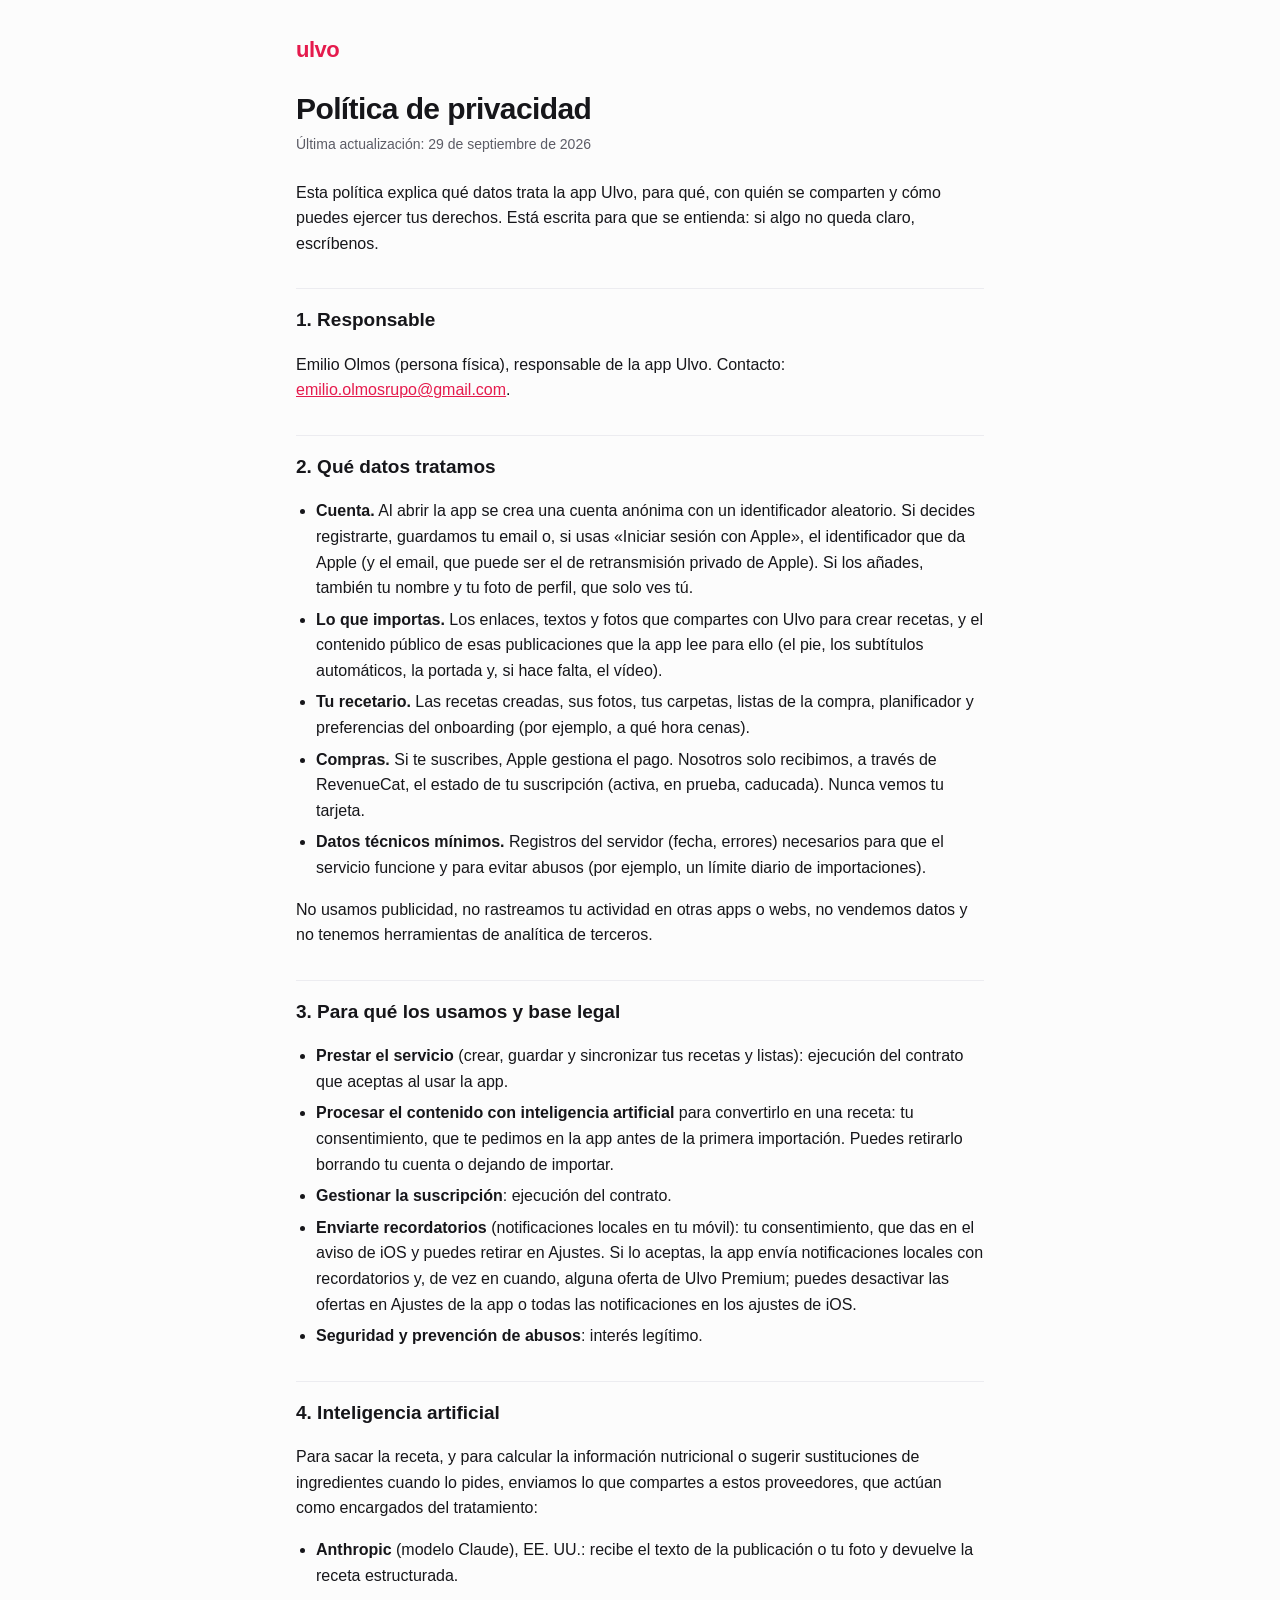
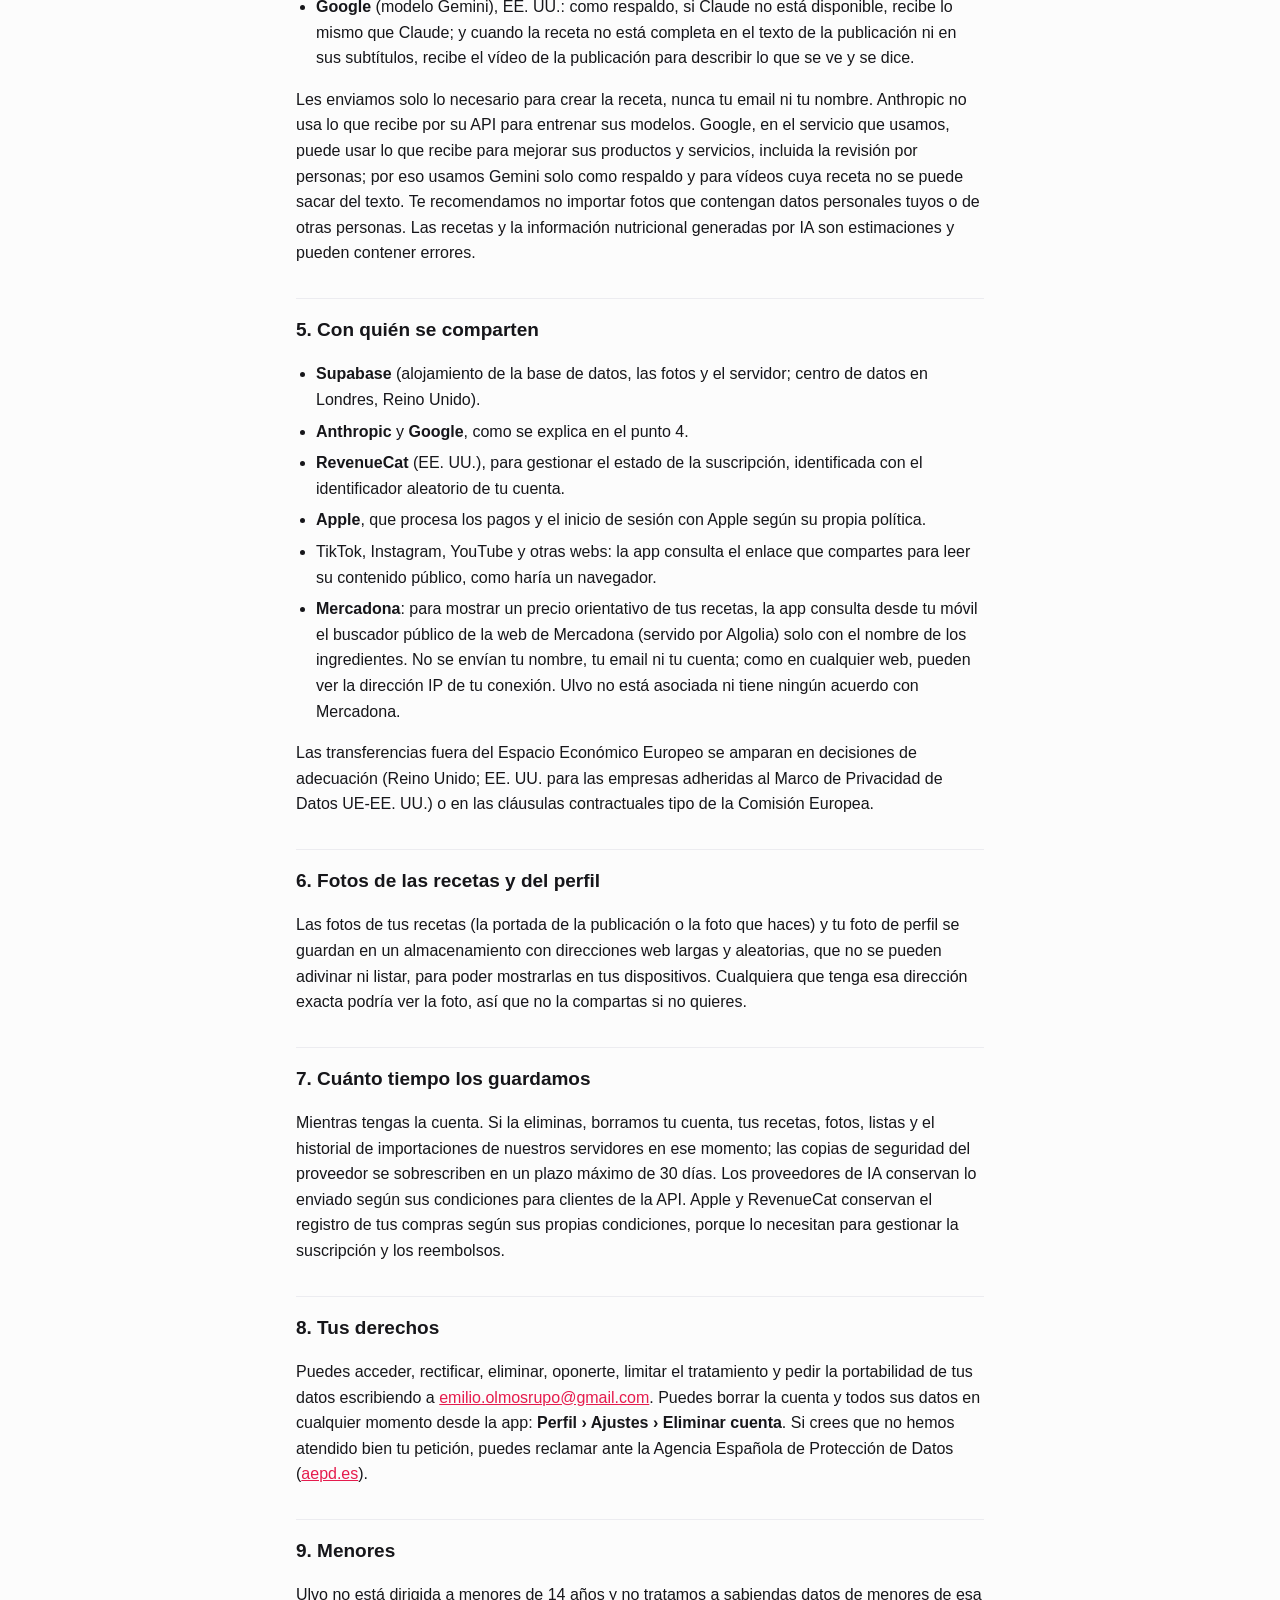
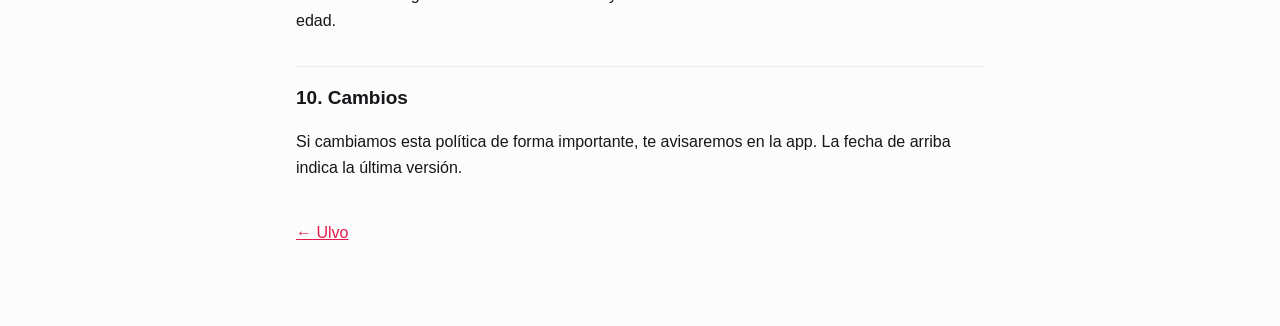
==== commit 811210b7: "Textos legales: suscripción obligatoria, ruta de borrar cuenta, IA de nutrición y registro de compra" ====
--- a/privacidad.html
+++ b/privacidad.html
@@ -37,12 +37,12 @@
 </ul>
 
 <h2>4. Inteligencia artificial</h2>
-<p>Para sacar la receta enviamos lo que compartes a estos proveedores, que actúan como encargados del tratamiento:</p>
+<p>Para sacar la receta, y para calcular la información nutricional o sugerir sustituciones de ingredientes cuando lo pides, enviamos lo que compartes a estos proveedores, que actúan como encargados del tratamiento:</p>
 <ul>
 <li><strong>Anthropic</strong> (modelo Claude), EE. UU.: recibe el texto de la publicación o tu foto y devuelve la receta estructurada.</li>
-<li><strong>Google</strong> (modelo Gemini), EE. UU.: como respaldo, si Claude no está disponible, recibe lo mismo que Claude; y cuando la receta no está en el texto de un vídeo, recibe el vídeo de la publicación para describir lo que se ve y se dice.</li>
+<li><strong>Google</strong> (modelo Gemini), EE. UU.: como respaldo, si Claude no está disponible, recibe lo mismo que Claude; y cuando la receta no está completa en el texto de la publicación ni en sus subtítulos, recibe el vídeo de la publicación para describir lo que se ve y se dice.</li>
 </ul>
-<p>Les enviamos solo lo necesario para crear la receta, nunca tu email ni tu nombre. Anthropic no usa lo que recibe por su API para entrenar sus modelos. Google, en el servicio que usamos, puede usar lo que recibe para mejorar sus productos y servicios, incluida la revisión por personas; por eso usamos Gemini solo como respaldo y para vídeos sin voz. Te recomendamos no importar fotos que contengan datos personales tuyos o de otras personas. Las recetas y la información nutricional generadas por IA son estimaciones y pueden contener errores.</p>
+<p>Les enviamos solo lo necesario para crear la receta, nunca tu email ni tu nombre. Anthropic no usa lo que recibe por su API para entrenar sus modelos. Google, en el servicio que usamos, puede usar lo que recibe para mejorar sus productos y servicios, incluida la revisión por personas; por eso usamos Gemini solo como respaldo y para vídeos cuya receta no se puede sacar del texto. Te recomendamos no importar fotos que contengan datos personales tuyos o de otras personas. Las recetas y la información nutricional generadas por IA son estimaciones y pueden contener errores.</p>
 
 <h2>5. Con quién se comparten</h2>
 <ul>
@@ -59,10 +59,10 @@
 <p>Las fotos de tus recetas (la portada de la publicación o la foto que haces) y tu foto de perfil se guardan en un almacenamiento con direcciones web largas y aleatorias, que no se pueden adivinar ni listar, para poder mostrarlas en tus dispositivos. Cualquiera que tenga esa dirección exacta podría ver la foto, así que no la compartas si no quieres.</p>
 
 <h2>7. Cuánto tiempo los guardamos</h2>
-<p>Mientras tengas la cuenta. Si la eliminas, borramos tu cuenta, tus recetas, fotos, listas y el historial de importaciones de nuestros servidores en ese momento; las copias de seguridad del proveedor se sobrescriben en un plazo máximo de 30 días. Los proveedores de IA conservan lo enviado según sus condiciones para clientes de la API.</p>
+<p>Mientras tengas la cuenta. Si la eliminas, borramos tu cuenta, tus recetas, fotos, listas y el historial de importaciones de nuestros servidores en ese momento; las copias de seguridad del proveedor se sobrescriben en un plazo máximo de 30 días. Los proveedores de IA conservan lo enviado según sus condiciones para clientes de la API. Apple y RevenueCat conservan el registro de tus compras según sus propias condiciones, porque lo necesitan para gestionar la suscripción y los reembolsos.</p>
 
 <h2>8. Tus derechos</h2>
-<p>Puedes acceder, rectificar, eliminar, oponerte, limitar el tratamiento y pedir la portabilidad de tus datos escribiendo a <a href="mailto:emilio.olmosrupo@gmail.com">emilio.olmosrupo@gmail.com</a>. Puedes borrar la cuenta y todos sus datos en cualquier momento desde la app: <strong>Perfil › Eliminar cuenta</strong>. Si crees que no hemos atendido bien tu petición, puedes reclamar ante la Agencia Española de Protección de Datos (<a href="https://www.aepd.es">aepd.es</a>).</p>
+<p>Puedes acceder, rectificar, eliminar, oponerte, limitar el tratamiento y pedir la portabilidad de tus datos escribiendo a <a href="mailto:emilio.olmosrupo@gmail.com">emilio.olmosrupo@gmail.com</a>. Puedes borrar la cuenta y todos sus datos en cualquier momento desde la app: <strong>Perfil › Ajustes › Eliminar cuenta</strong>. Si crees que no hemos atendido bien tu petición, puedes reclamar ante la Agencia Española de Protección de Datos (<a href="https://www.aepd.es">aepd.es</a>).</p>
 
 <h2>9. Menores</h2>
 <p>Ulvo no está dirigida a menores de 14 años y no tratamos a sabiendas datos de menores de esa edad.</p>
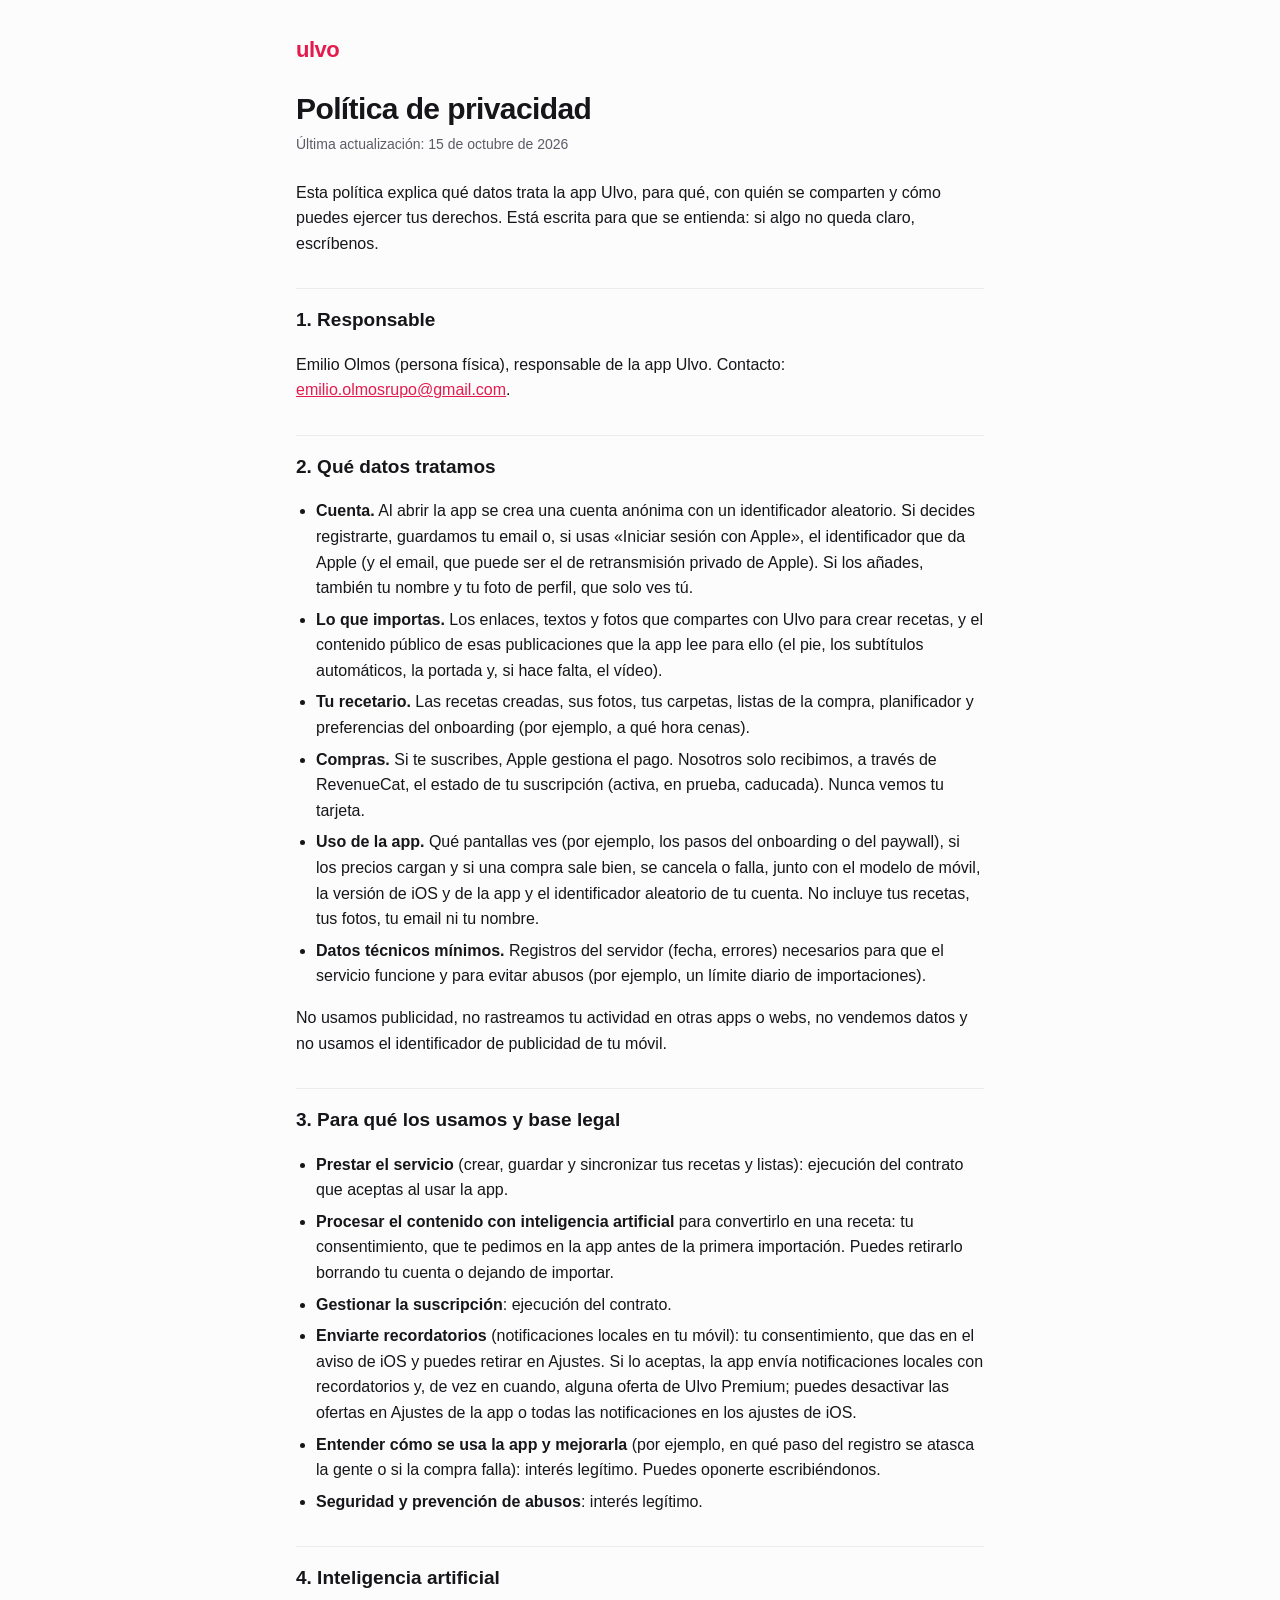
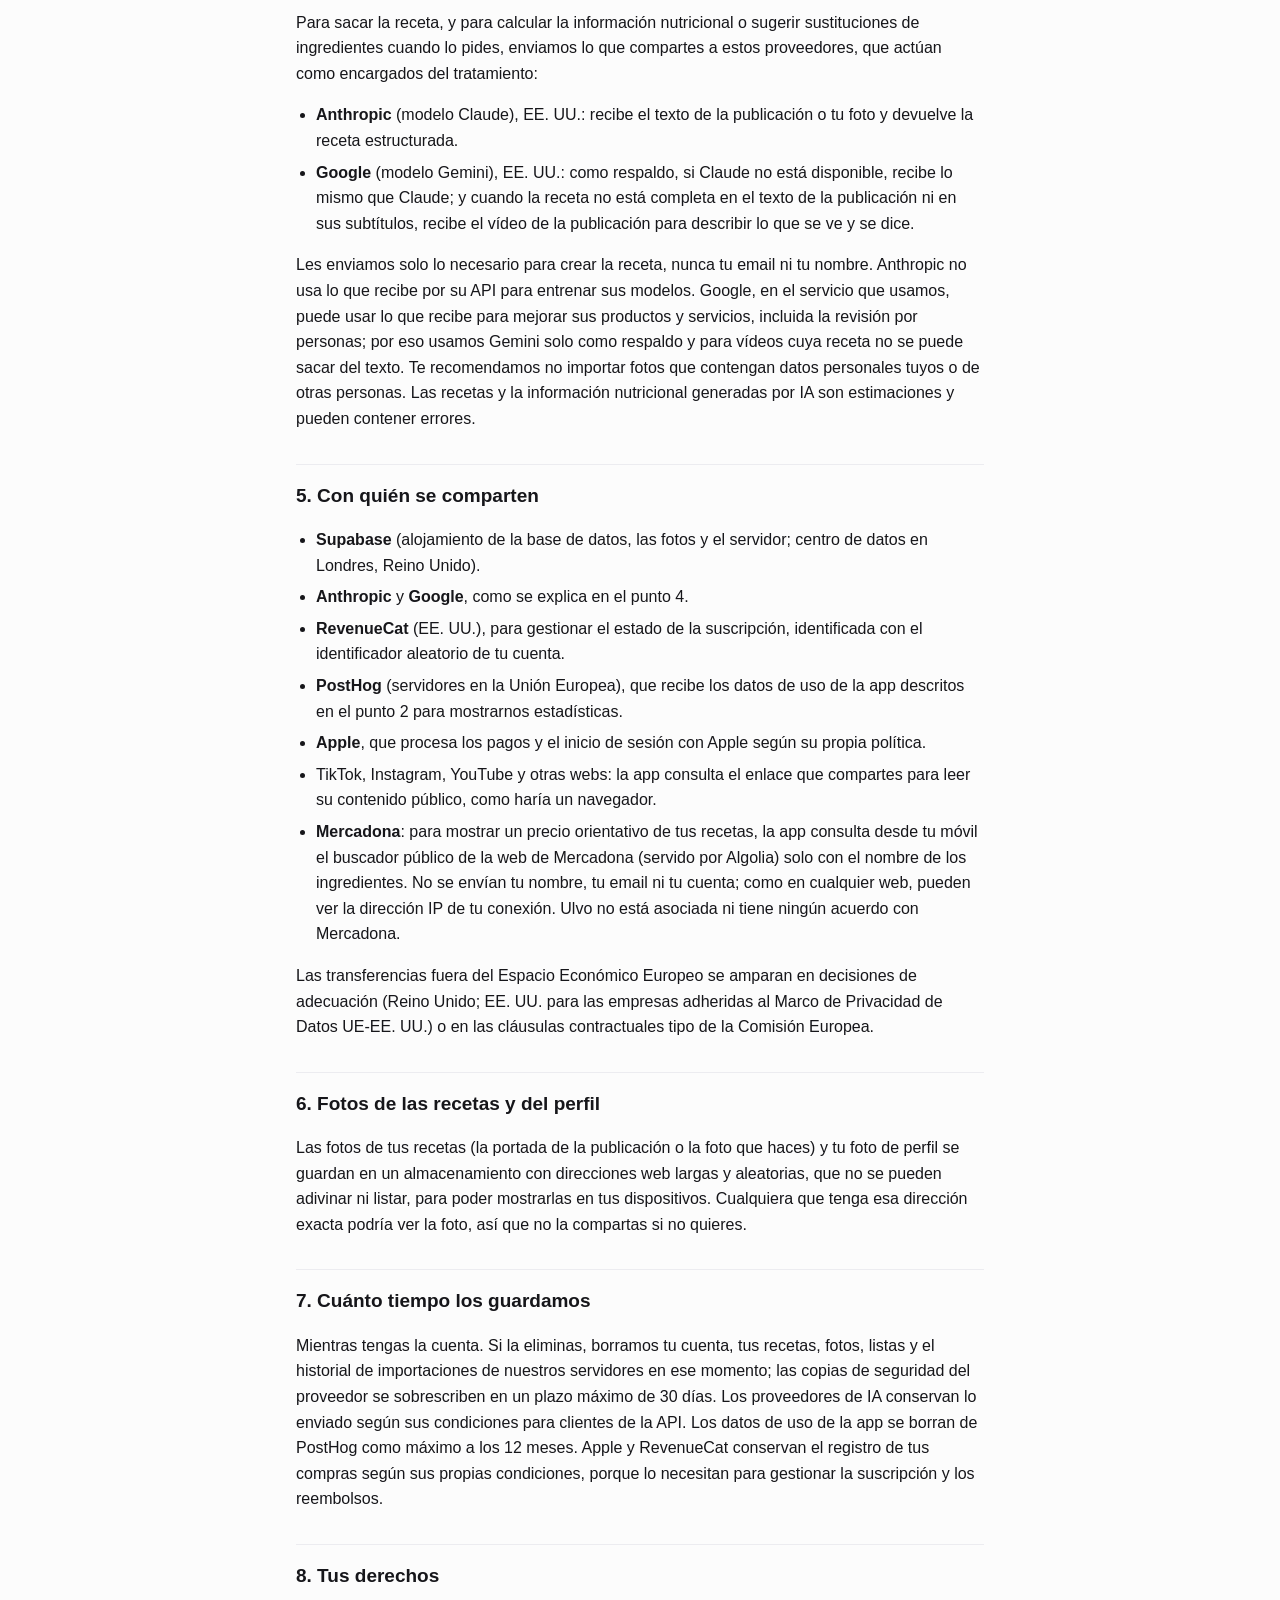
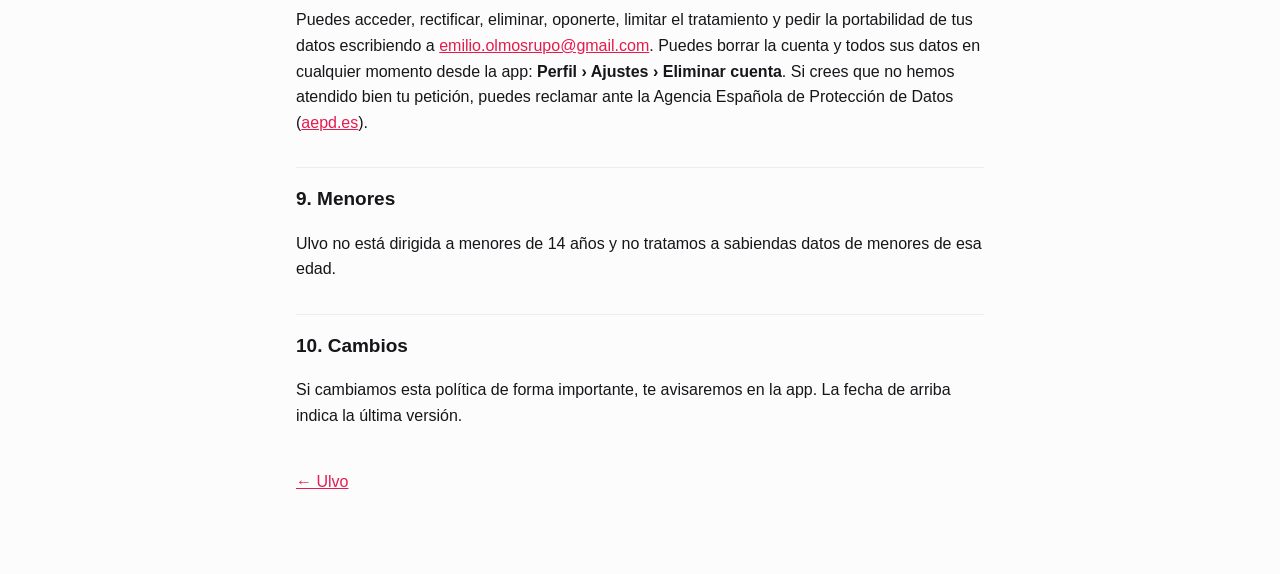
==== commit 18184d24: "Privacidad: datos de uso de la app y PostHog (UE) Co-Authored-By: Claude Opus 5.5 <noreply@anthropic" ====
--- a/privacidad.html
+++ b/privacidad.html
@@ -10,7 +10,7 @@
 <main>
 <p class="brand">ulvo</p>
 <h1>Política de privacidad</h1>
-<p class="fecha">Última actualización: 29 de septiembre de 2026</p>
+<p class="fecha">Última actualización: 15 de octubre de 2026</p>
 
 <p>Esta política explica qué datos trata la app Ulvo, para qué, con quién se comparten y cómo puedes ejercer tus derechos. Está escrita para que se entienda: si algo no queda claro, escríbenos.</p>
 
@@ -23,9 +23,10 @@
 <li><strong>Lo que importas.</strong> Los enlaces, textos y fotos que compartes con Ulvo para crear recetas, y el contenido público de esas publicaciones que la app lee para ello (el pie, los subtítulos automáticos, la portada y, si hace falta, el vídeo).</li>
 <li><strong>Tu recetario.</strong> Las recetas creadas, sus fotos, tus carpetas, listas de la compra, planificador y preferencias del onboarding (por ejemplo, a qué hora cenas).</li>
 <li><strong>Compras.</strong> Si te suscribes, Apple gestiona el pago. Nosotros solo recibimos, a través de RevenueCat, el estado de tu suscripción (activa, en prueba, caducada). Nunca vemos tu tarjeta.</li>
+<li><strong>Uso de la app.</strong> Qué pantallas ves (por ejemplo, los pasos del onboarding o del paywall), si los precios cargan y si una compra sale bien, se cancela o falla, junto con el modelo de móvil, la versión de iOS y de la app y el identificador aleatorio de tu cuenta. No incluye tus recetas, tus fotos, tu email ni tu nombre.</li>
 <li><strong>Datos técnicos mínimos.</strong> Registros del servidor (fecha, errores) necesarios para que el servicio funcione y para evitar abusos (por ejemplo, un límite diario de importaciones).</li>
 </ul>
-<p>No usamos publicidad, no rastreamos tu actividad en otras apps o webs, no vendemos datos y no tenemos herramientas de analítica de terceros.</p>
+<p>No usamos publicidad, no rastreamos tu actividad en otras apps o webs, no vendemos datos y no usamos el identificador de publicidad de tu móvil.</p>
 
 <h2>3. Para qué los usamos y base legal</h2>
 <ul>
@@ -33,6 +34,7 @@
 <li><strong>Procesar el contenido con inteligencia artificial</strong> para convertirlo en una receta: tu consentimiento, que te pedimos en la app antes de la primera importación. Puedes retirarlo borrando tu cuenta o dejando de importar.</li>
 <li><strong>Gestionar la suscripción</strong>: ejecución del contrato.</li>
 <li><strong>Enviarte recordatorios</strong> (notificaciones locales en tu móvil): tu consentimiento, que das en el aviso de iOS y puedes retirar en Ajustes. Si lo aceptas, la app envía notificaciones locales con recordatorios y, de vez en cuando, alguna oferta de Ulvo Premium; puedes desactivar las ofertas en Ajustes de la app o todas las notificaciones en los ajustes de iOS.</li>
+<li><strong>Entender cómo se usa la app y mejorarla</strong> (por ejemplo, en qué paso del registro se atasca la gente o si la compra falla): interés legítimo. Puedes oponerte escribiéndonos.</li>
 <li><strong>Seguridad y prevención de abusos</strong>: interés legítimo.</li>
 </ul>
 
@@ -49,6 +51,7 @@
 <li><strong>Supabase</strong> (alojamiento de la base de datos, las fotos y el servidor; centro de datos en Londres, Reino Unido).</li>
 <li><strong>Anthropic</strong> y <strong>Google</strong>, como se explica en el punto 4.</li>
 <li><strong>RevenueCat</strong> (EE. UU.), para gestionar el estado de la suscripción, identificada con el identificador aleatorio de tu cuenta.</li>
+<li><strong>PostHog</strong> (servidores en la Unión Europea), que recibe los datos de uso de la app descritos en el punto 2 para mostrarnos estadísticas.</li>
 <li><strong>Apple</strong>, que procesa los pagos y el inicio de sesión con Apple según su propia política.</li>
 <li>TikTok, Instagram, YouTube y otras webs: la app consulta el enlace que compartes para leer su contenido público, como haría un navegador.</li>
 <li><strong>Mercadona</strong>: para mostrar un precio orientativo de tus recetas, la app consulta desde tu móvil el buscador público de la web de Mercadona (servido por Algolia) solo con el nombre de los ingredientes. No se envían tu nombre, tu email ni tu cuenta; como en cualquier web, pueden ver la dirección IP de tu conexión. Ulvo no está asociada ni tiene ningún acuerdo con Mercadona.</li>
@@ -59,7 +62,7 @@
 <p>Las fotos de tus recetas (la portada de la publicación o la foto que haces) y tu foto de perfil se guardan en un almacenamiento con direcciones web largas y aleatorias, que no se pueden adivinar ni listar, para poder mostrarlas en tus dispositivos. Cualquiera que tenga esa dirección exacta podría ver la foto, así que no la compartas si no quieres.</p>
 
 <h2>7. Cuánto tiempo los guardamos</h2>
-<p>Mientras tengas la cuenta. Si la eliminas, borramos tu cuenta, tus recetas, fotos, listas y el historial de importaciones de nuestros servidores en ese momento; las copias de seguridad del proveedor se sobrescriben en un plazo máximo de 30 días. Los proveedores de IA conservan lo enviado según sus condiciones para clientes de la API. Apple y RevenueCat conservan el registro de tus compras según sus propias condiciones, porque lo necesitan para gestionar la suscripción y los reembolsos.</p>
+<p>Mientras tengas la cuenta. Si la eliminas, borramos tu cuenta, tus recetas, fotos, listas y el historial de importaciones de nuestros servidores en ese momento; las copias de seguridad del proveedor se sobrescriben en un plazo máximo de 30 días. Los proveedores de IA conservan lo enviado según sus condiciones para clientes de la API. Los datos de uso de la app se borran de PostHog como máximo a los 12 meses. Apple y RevenueCat conservan el registro de tus compras según sus propias condiciones, porque lo necesitan para gestionar la suscripción y los reembolsos.</p>
 
 <h2>8. Tus derechos</h2>
 <p>Puedes acceder, rectificar, eliminar, oponerte, limitar el tratamiento y pedir la portabilidad de tus datos escribiendo a <a href="mailto:emilio.olmosrupo@gmail.com">emilio.olmosrupo@gmail.com</a>. Puedes borrar la cuenta y todos sus datos en cualquier momento desde la app: <strong>Perfil › Ajustes › Eliminar cuenta</strong>. Si crees que no hemos atendido bien tu petición, puedes reclamar ante la Agencia Española de Protección de Datos (<a href="https://www.aepd.es">aepd.es</a>).</p>
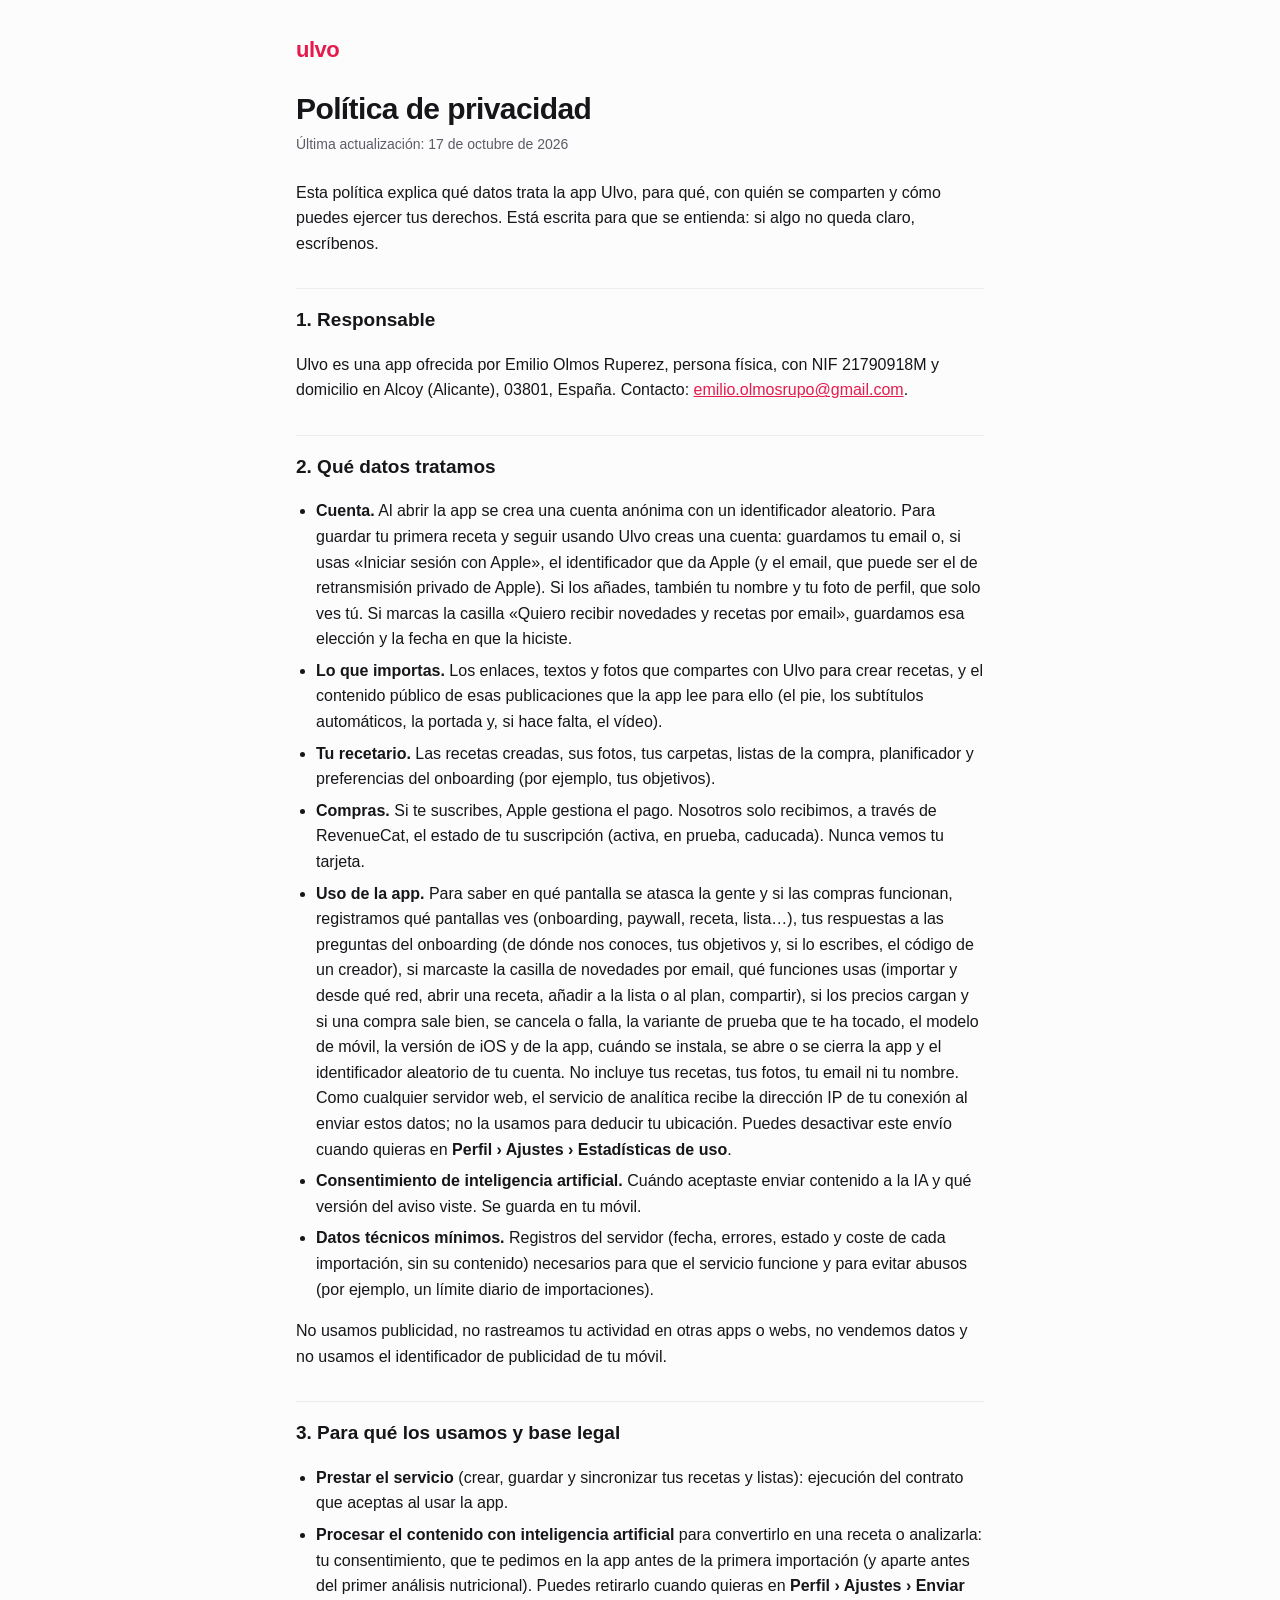
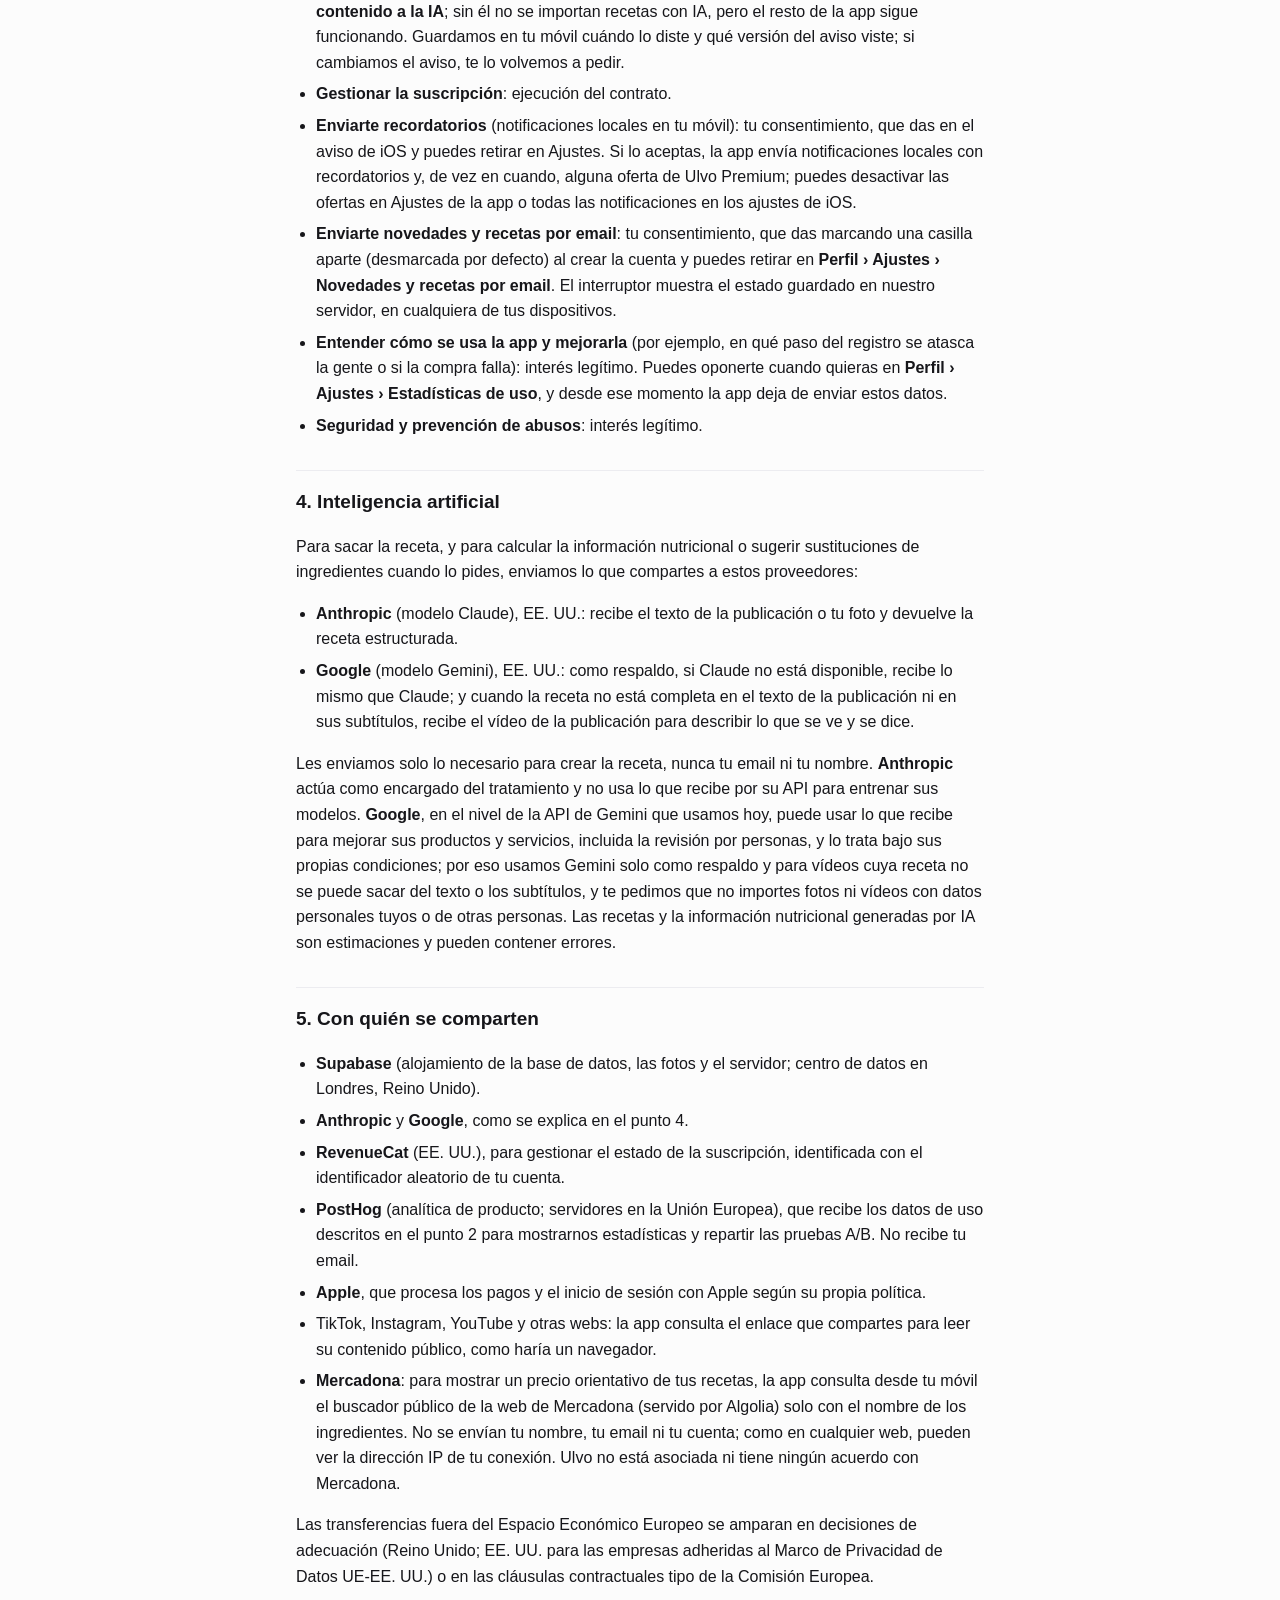
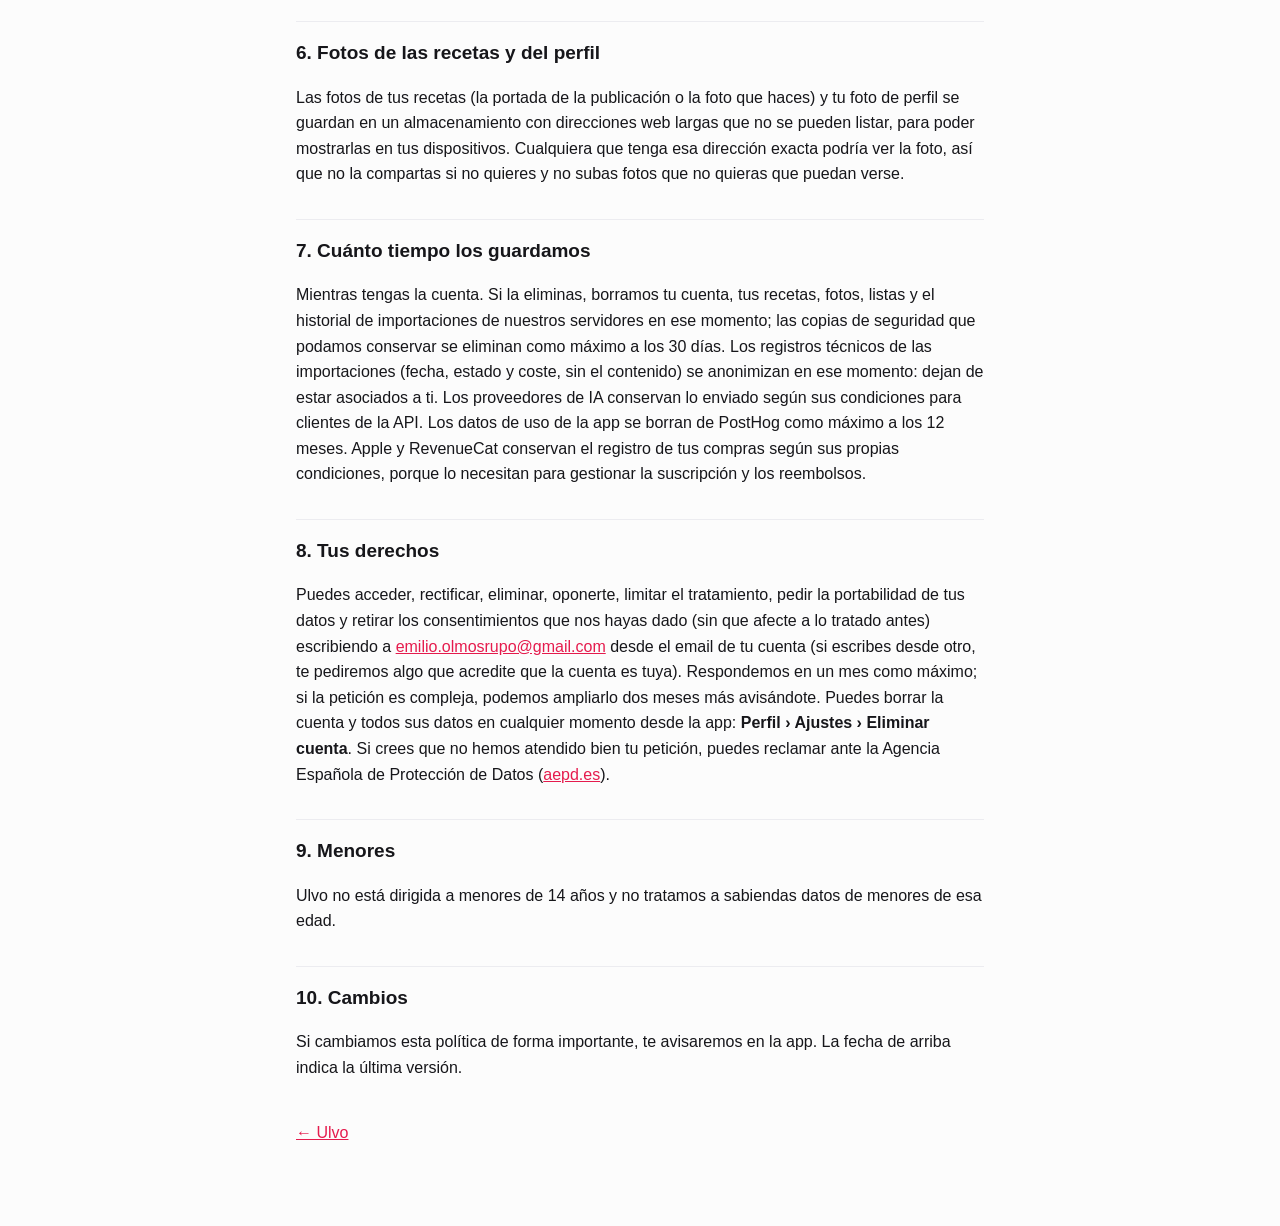
==== commit 09d9a4a8: "Textos legales de octubre de 2026: responsable identificado, cuenta obligatoria, plan gratis y de po" ====
--- a/privacidad.html
+++ b/privacidad.html
@@ -10,48 +10,50 @@
 <main>
 <p class="brand">ulvo</p>
 <h1>Política de privacidad</h1>
-<p class="fecha">Última actualización: 15 de octubre de 2026</p>
+<p class="fecha">Última actualización: 17 de octubre de 2026</p>
 
 <p>Esta política explica qué datos trata la app Ulvo, para qué, con quién se comparten y cómo puedes ejercer tus derechos. Está escrita para que se entienda: si algo no queda claro, escríbenos.</p>
 
 <h2>1. Responsable</h2>
-<p>Emilio Olmos (persona física), responsable de la app Ulvo. Contacto: <a href="mailto:emilio.olmosrupo@gmail.com">emilio.olmosrupo@gmail.com</a>.</p>
+<p>Ulvo es una app ofrecida por Emilio Olmos Ruperez, persona física, con NIF 21790918M y domicilio en Alcoy (Alicante), 03801, España. Contacto: <a href="mailto:emilio.olmosrupo@gmail.com">emilio.olmosrupo@gmail.com</a>.</p>
 
 <h2>2. Qué datos tratamos</h2>
 <ul>
-<li><strong>Cuenta.</strong> Al abrir la app se crea una cuenta anónima con un identificador aleatorio. Si decides registrarte, guardamos tu email o, si usas «Iniciar sesión con Apple», el identificador que da Apple (y el email, que puede ser el de retransmisión privado de Apple). Si los añades, también tu nombre y tu foto de perfil, que solo ves tú.</li>
+<li><strong>Cuenta.</strong> Al abrir la app se crea una cuenta anónima con un identificador aleatorio. Para guardar tu primera receta y seguir usando Ulvo creas una cuenta: guardamos tu email o, si usas «Iniciar sesión con Apple», el identificador que da Apple (y el email, que puede ser el de retransmisión privado de Apple). Si los añades, también tu nombre y tu foto de perfil, que solo ves tú. Si marcas la casilla «Quiero recibir novedades y recetas por email», guardamos esa elección y la fecha en que la hiciste.</li>
 <li><strong>Lo que importas.</strong> Los enlaces, textos y fotos que compartes con Ulvo para crear recetas, y el contenido público de esas publicaciones que la app lee para ello (el pie, los subtítulos automáticos, la portada y, si hace falta, el vídeo).</li>
-<li><strong>Tu recetario.</strong> Las recetas creadas, sus fotos, tus carpetas, listas de la compra, planificador y preferencias del onboarding (por ejemplo, a qué hora cenas).</li>
+<li><strong>Tu recetario.</strong> Las recetas creadas, sus fotos, tus carpetas, listas de la compra, planificador y preferencias del onboarding (por ejemplo, tus objetivos).</li>
 <li><strong>Compras.</strong> Si te suscribes, Apple gestiona el pago. Nosotros solo recibimos, a través de RevenueCat, el estado de tu suscripción (activa, en prueba, caducada). Nunca vemos tu tarjeta.</li>
-<li><strong>Uso de la app.</strong> Qué pantallas ves (por ejemplo, los pasos del onboarding o del paywall), si los precios cargan y si una compra sale bien, se cancela o falla, junto con el modelo de móvil, la versión de iOS y de la app y el identificador aleatorio de tu cuenta. No incluye tus recetas, tus fotos, tu email ni tu nombre.</li>
-<li><strong>Datos técnicos mínimos.</strong> Registros del servidor (fecha, errores) necesarios para que el servicio funcione y para evitar abusos (por ejemplo, un límite diario de importaciones).</li>
+<li><strong>Uso de la app.</strong> Para saber en qué pantalla se atasca la gente y si las compras funcionan, registramos qué pantallas ves (onboarding, paywall, receta, lista…), tus respuestas a las preguntas del onboarding (de dónde nos conoces, tus objetivos y, si lo escribes, el código de un creador), si marcaste la casilla de novedades por email, qué funciones usas (importar y desde qué red, abrir una receta, añadir a la lista o al plan, compartir), si los precios cargan y si una compra sale bien, se cancela o falla, la variante de prueba que te ha tocado, el modelo de móvil, la versión de iOS y de la app, cuándo se instala, se abre o se cierra la app y el identificador aleatorio de tu cuenta. No incluye tus recetas, tus fotos, tu email ni tu nombre. Como cualquier servidor web, el servicio de analítica recibe la dirección IP de tu conexión al enviar estos datos; no la usamos para deducir tu ubicación. Puedes desactivar este envío cuando quieras en <strong>Perfil › Ajustes › Estadísticas de uso</strong>.</li>
+<li><strong>Consentimiento de inteligencia artificial.</strong> Cuándo aceptaste enviar contenido a la IA y qué versión del aviso viste. Se guarda en tu móvil.</li>
+<li><strong>Datos técnicos mínimos.</strong> Registros del servidor (fecha, errores, estado y coste de cada importación, sin su contenido) necesarios para que el servicio funcione y para evitar abusos (por ejemplo, un límite diario de importaciones).</li>
 </ul>
 <p>No usamos publicidad, no rastreamos tu actividad en otras apps o webs, no vendemos datos y no usamos el identificador de publicidad de tu móvil.</p>
 
 <h2>3. Para qué los usamos y base legal</h2>
 <ul>
 <li><strong>Prestar el servicio</strong> (crear, guardar y sincronizar tus recetas y listas): ejecución del contrato que aceptas al usar la app.</li>
-<li><strong>Procesar el contenido con inteligencia artificial</strong> para convertirlo en una receta: tu consentimiento, que te pedimos en la app antes de la primera importación. Puedes retirarlo borrando tu cuenta o dejando de importar.</li>
+<li><strong>Procesar el contenido con inteligencia artificial</strong> para convertirlo en una receta o analizarla: tu consentimiento, que te pedimos en la app antes de la primera importación (y aparte antes del primer análisis nutricional). Puedes retirarlo cuando quieras en <strong>Perfil › Ajustes › Enviar contenido a la IA</strong>; sin él no se importan recetas con IA, pero el resto de la app sigue funcionando. Guardamos en tu móvil cuándo lo diste y qué versión del aviso viste; si cambiamos el aviso, te lo volvemos a pedir.</li>
 <li><strong>Gestionar la suscripción</strong>: ejecución del contrato.</li>
 <li><strong>Enviarte recordatorios</strong> (notificaciones locales en tu móvil): tu consentimiento, que das en el aviso de iOS y puedes retirar en Ajustes. Si lo aceptas, la app envía notificaciones locales con recordatorios y, de vez en cuando, alguna oferta de Ulvo Premium; puedes desactivar las ofertas en Ajustes de la app o todas las notificaciones en los ajustes de iOS.</li>
-<li><strong>Entender cómo se usa la app y mejorarla</strong> (por ejemplo, en qué paso del registro se atasca la gente o si la compra falla): interés legítimo. Puedes oponerte escribiéndonos.</li>
+<li><strong>Enviarte novedades y recetas por email</strong>: tu consentimiento, que das marcando una casilla aparte (desmarcada por defecto) al crear la cuenta y puedes retirar en <strong>Perfil › Ajustes › Novedades y recetas por email</strong>. El interruptor muestra el estado guardado en nuestro servidor, en cualquiera de tus dispositivos.</li>
+<li><strong>Entender cómo se usa la app y mejorarla</strong> (por ejemplo, en qué paso del registro se atasca la gente o si la compra falla): interés legítimo. Puedes oponerte cuando quieras en <strong>Perfil › Ajustes › Estadísticas de uso</strong>, y desde ese momento la app deja de enviar estos datos.</li>
 <li><strong>Seguridad y prevención de abusos</strong>: interés legítimo.</li>
 </ul>
 
 <h2>4. Inteligencia artificial</h2>
-<p>Para sacar la receta, y para calcular la información nutricional o sugerir sustituciones de ingredientes cuando lo pides, enviamos lo que compartes a estos proveedores, que actúan como encargados del tratamiento:</p>
+<p>Para sacar la receta, y para calcular la información nutricional o sugerir sustituciones de ingredientes cuando lo pides, enviamos lo que compartes a estos proveedores:</p>
 <ul>
 <li><strong>Anthropic</strong> (modelo Claude), EE. UU.: recibe el texto de la publicación o tu foto y devuelve la receta estructurada.</li>
 <li><strong>Google</strong> (modelo Gemini), EE. UU.: como respaldo, si Claude no está disponible, recibe lo mismo que Claude; y cuando la receta no está completa en el texto de la publicación ni en sus subtítulos, recibe el vídeo de la publicación para describir lo que se ve y se dice.</li>
 </ul>
-<p>Les enviamos solo lo necesario para crear la receta, nunca tu email ni tu nombre. Anthropic no usa lo que recibe por su API para entrenar sus modelos. Google, en el servicio que usamos, puede usar lo que recibe para mejorar sus productos y servicios, incluida la revisión por personas; por eso usamos Gemini solo como respaldo y para vídeos cuya receta no se puede sacar del texto. Te recomendamos no importar fotos que contengan datos personales tuyos o de otras personas. Las recetas y la información nutricional generadas por IA son estimaciones y pueden contener errores.</p>
+<p>Les enviamos solo lo necesario para crear la receta, nunca tu email ni tu nombre. <strong>Anthropic</strong> actúa como encargado del tratamiento y no usa lo que recibe por su API para entrenar sus modelos. <strong>Google</strong>, en el nivel de la API de Gemini que usamos hoy, puede usar lo que recibe para mejorar sus productos y servicios, incluida la revisión por personas, y lo trata bajo sus propias condiciones; por eso usamos Gemini solo como respaldo y para vídeos cuya receta no se puede sacar del texto o los subtítulos, y te pedimos que no importes fotos ni vídeos con datos personales tuyos o de otras personas. Las recetas y la información nutricional generadas por IA son estimaciones y pueden contener errores.</p>
 
 <h2>5. Con quién se comparten</h2>
 <ul>
 <li><strong>Supabase</strong> (alojamiento de la base de datos, las fotos y el servidor; centro de datos en Londres, Reino Unido).</li>
 <li><strong>Anthropic</strong> y <strong>Google</strong>, como se explica en el punto 4.</li>
 <li><strong>RevenueCat</strong> (EE. UU.), para gestionar el estado de la suscripción, identificada con el identificador aleatorio de tu cuenta.</li>
-<li><strong>PostHog</strong> (servidores en la Unión Europea), que recibe los datos de uso de la app descritos en el punto 2 para mostrarnos estadísticas.</li>
+<li><strong>PostHog</strong> (analítica de producto; servidores en la Unión Europea), que recibe los datos de uso descritos en el punto 2 para mostrarnos estadísticas y repartir las pruebas A/B. No recibe tu email.</li>
 <li><strong>Apple</strong>, que procesa los pagos y el inicio de sesión con Apple según su propia política.</li>
 <li>TikTok, Instagram, YouTube y otras webs: la app consulta el enlace que compartes para leer su contenido público, como haría un navegador.</li>
 <li><strong>Mercadona</strong>: para mostrar un precio orientativo de tus recetas, la app consulta desde tu móvil el buscador público de la web de Mercadona (servido por Algolia) solo con el nombre de los ingredientes. No se envían tu nombre, tu email ni tu cuenta; como en cualquier web, pueden ver la dirección IP de tu conexión. Ulvo no está asociada ni tiene ningún acuerdo con Mercadona.</li>
@@ -59,13 +61,13 @@
 <p>Las transferencias fuera del Espacio Económico Europeo se amparan en decisiones de adecuación (Reino Unido; EE. UU. para las empresas adheridas al Marco de Privacidad de Datos UE-EE. UU.) o en las cláusulas contractuales tipo de la Comisión Europea.</p>
 
 <h2>6. Fotos de las recetas y del perfil</h2>
-<p>Las fotos de tus recetas (la portada de la publicación o la foto que haces) y tu foto de perfil se guardan en un almacenamiento con direcciones web largas y aleatorias, que no se pueden adivinar ni listar, para poder mostrarlas en tus dispositivos. Cualquiera que tenga esa dirección exacta podría ver la foto, así que no la compartas si no quieres.</p>
+<p>Las fotos de tus recetas (la portada de la publicación o la foto que haces) y tu foto de perfil se guardan en un almacenamiento con direcciones web largas que no se pueden listar, para poder mostrarlas en tus dispositivos. Cualquiera que tenga esa dirección exacta podría ver la foto, así que no la compartas si no quieres y no subas fotos que no quieras que puedan verse.</p>
 
 <h2>7. Cuánto tiempo los guardamos</h2>
-<p>Mientras tengas la cuenta. Si la eliminas, borramos tu cuenta, tus recetas, fotos, listas y el historial de importaciones de nuestros servidores en ese momento; las copias de seguridad del proveedor se sobrescriben en un plazo máximo de 30 días. Los proveedores de IA conservan lo enviado según sus condiciones para clientes de la API. Los datos de uso de la app se borran de PostHog como máximo a los 12 meses. Apple y RevenueCat conservan el registro de tus compras según sus propias condiciones, porque lo necesitan para gestionar la suscripción y los reembolsos.</p>
+<p>Mientras tengas la cuenta. Si la eliminas, borramos tu cuenta, tus recetas, fotos, listas y el historial de importaciones de nuestros servidores en ese momento; las copias de seguridad que podamos conservar se eliminan como máximo a los 30 días. Los registros técnicos de las importaciones (fecha, estado y coste, sin el contenido) se anonimizan en ese momento: dejan de estar asociados a ti. Los proveedores de IA conservan lo enviado según sus condiciones para clientes de la API. Los datos de uso de la app se borran de PostHog como máximo a los 12 meses. Apple y RevenueCat conservan el registro de tus compras según sus propias condiciones, porque lo necesitan para gestionar la suscripción y los reembolsos.</p>
 
 <h2>8. Tus derechos</h2>
-<p>Puedes acceder, rectificar, eliminar, oponerte, limitar el tratamiento y pedir la portabilidad de tus datos escribiendo a <a href="mailto:emilio.olmosrupo@gmail.com">emilio.olmosrupo@gmail.com</a>. Puedes borrar la cuenta y todos sus datos en cualquier momento desde la app: <strong>Perfil › Ajustes › Eliminar cuenta</strong>. Si crees que no hemos atendido bien tu petición, puedes reclamar ante la Agencia Española de Protección de Datos (<a href="https://www.aepd.es">aepd.es</a>).</p>
+<p>Puedes acceder, rectificar, eliminar, oponerte, limitar el tratamiento, pedir la portabilidad de tus datos y retirar los consentimientos que nos hayas dado (sin que afecte a lo tratado antes) escribiendo a <a href="mailto:emilio.olmosrupo@gmail.com">emilio.olmosrupo@gmail.com</a> desde el email de tu cuenta (si escribes desde otro, te pediremos algo que acredite que la cuenta es tuya). Respondemos en un mes como máximo; si la petición es compleja, podemos ampliarlo dos meses más avisándote. Puedes borrar la cuenta y todos sus datos en cualquier momento desde la app: <strong>Perfil › Ajustes › Eliminar cuenta</strong>. Si crees que no hemos atendido bien tu petición, puedes reclamar ante la Agencia Española de Protección de Datos (<a href="https://www.aepd.es">aepd.es</a>).</p>
 
 <h2>9. Menores</h2>
 <p>Ulvo no está dirigida a menores de 14 años y no tratamos a sabiendas datos de menores de esa edad.</p>
